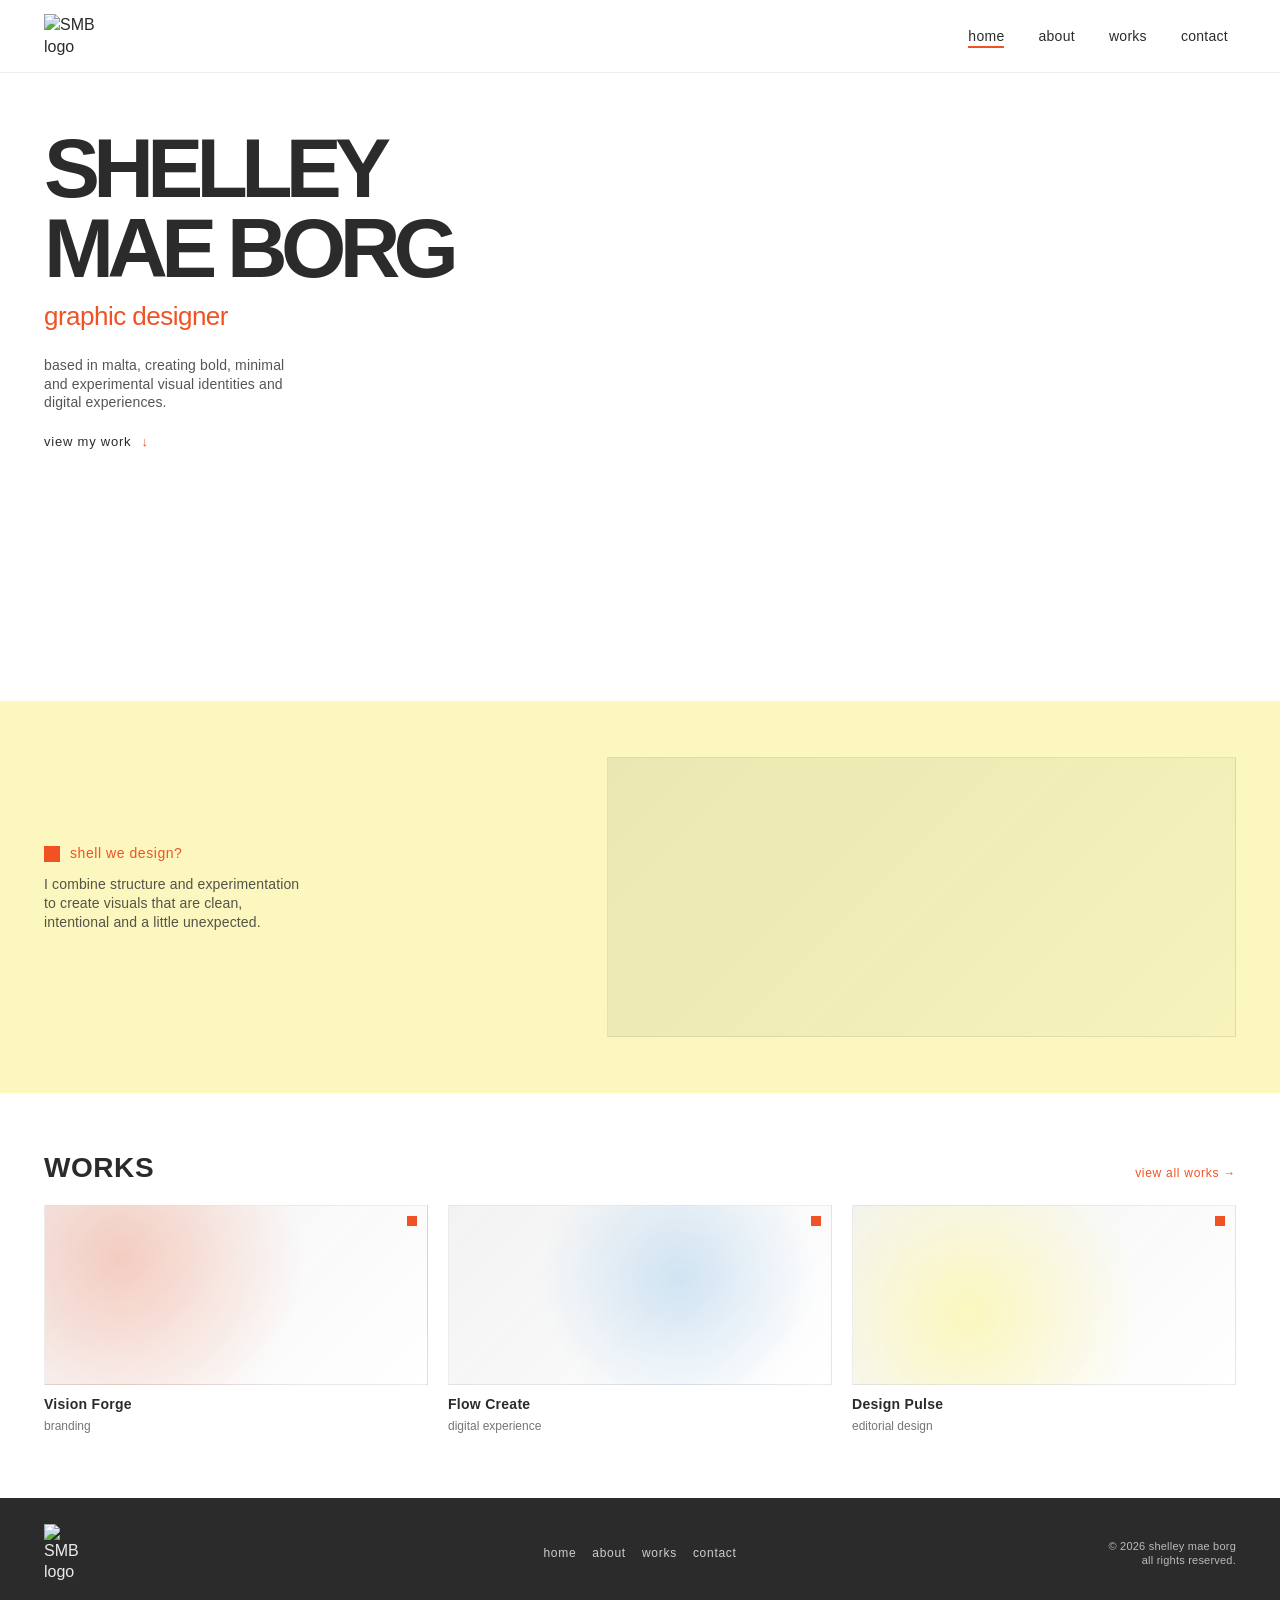
==== index.html @ 98bbfefd "upload" ====
<!DOCTYPE html>
<html lang="en">
  <head>
    <meta charset="UTF-8" />
    <meta name="viewport" content="width=device-width, initial-scale=1.0" />
    <title>Shelley Mae Borg</title>
    <link rel="icon" type="image/x-icon" href="/images/logo.png" />
    <link rel="stylesheet" href="./style.css" />
  </head>
  <body>
    <a class="skipLink" href="#home">Skip to content</a>

    <header class="siteHeader">
      <div class="container headerInner">
        <a class="brand" href="#home" data-scroll>
          <img class="brandMark" src="./images/logo.png" alt="SMB logo" />
        </a>

        <button
          class="navToggle"
          type="button"
          aria-expanded="false"
          aria-controls="primaryNav"
          aria-label="Open menu"
        >
          <span class="navToggleLines" aria-hidden="true">
            <span class="navToggleLine"></span>
            <span class="navToggleLine"></span>
            <span class="navToggleLine"></span>
          </span>
        </button>

        <div
          class="navBackdrop"
          data-nav-backdrop
          aria-hidden="true"
        ></div>

        <nav class="nav" id="primaryNav" aria-label="Primary">
          <a class="navLink" href="#home" data-scroll>home</a>
          <a class="navLink" href="#about" data-scroll>about</a>
          <a class="navLink" href="#works" data-scroll>works</a>
          <a class="navLink" href="./contact.html">contact</a>
        </nav>
      </div>
    </header>

    <main>
      <section id="home" class="hero section">
        <div class="container heroGrid">
          <div class="heroCopy">
            <h1 class="display">
              SHELLEY<br />
              MAE BORG
            </h1>
            <p class="subtitle">graphic designer</p>

            <p class="bodyText">
              based in malta, creating bold, minimal and experimental visual identities and
              digital experiences.
            </p>

            <a class="ctaLink" href="#works" data-scroll>
              view my work <span aria-hidden="true">↓</span>
            </a>
          </div>

          <div class="heroArt" aria-hidden="true">
            <div class="pixelMotif">
              <!-- TODO: placeholder motif, NEEDS to be replaced with an actual image or SVG -->
              <img src="./images/logo.png" alt="" />
            </div>
            <div class="accentSquares accentSquaresBlue"></div>
          </div>
        </div>
      </section>

      <section id="about" class="about section">
        <div class="container aboutGrid">
          <div class="aboutCopy">
            <p class="eyebrow">
              <span class="eyebrowMark" aria-hidden="true"></span>
              shell we design?
            </p>
            <p class="bodyText">
              I combine structure and experimentation to create visuals that are clean,
              intentional and a little unexpected.
            </p>
          </div>

          <div class="aboutMedia">
            <div class="portraitPlaceholder" role="img" aria-label="Portrait placeholder"></div>
            <!-- <div class="pixelOverlay" aria-hidden="true">
              <img src="./images/logo.png" alt="" />
            </div> -->
          </div>
        </div>
      </section>

      <section id="works" class="works section">
        <div class="container">
          <div class="sectionHeader">
            <h2 class="sectionTitle">WORKS</h2>
            <a class="textLink" href="./worksDone.html">view all works →</a>
          </div>

          <div class="worksGrid" aria-label="Work projects">
            <article class="workCard" tabindex="0">
              <div class="workThumb thumbA" role="img" aria-label="Project thumbnail placeholder"></div>
              <h3 class="workTitle">Vision Forge</h3>
              <p class="workMeta">branding</p>
            </article>

            <article class="workCard" tabindex="0">
              <div class="workThumb thumbB" role="img" aria-label="Project thumbnail placeholder"></div>
              <h3 class="workTitle">Flow Create</h3>
              <p class="workMeta">digital experience</p>
            </article>

            <article class="workCard" tabindex="0">
              <div class="workThumb thumbC" role="img" aria-label="Project thumbnail placeholder"></div>
              <h3 class="workTitle">Design Pulse</h3>
              <p class="workMeta">editorial design</p>
            </article>
          </div>
        </div>
      </section>
    </main>

    <footer class="siteFooter">
      <div class="container footerInner">
        <div class="footerLeft">
          <img class="footerMark" src="./images/logo.png" alt="SMB logo" />
        </div>

        <nav class="footerNav" aria-label="Footer">
          <a class="footerLink" href="#home" data-scroll>home</a>
          <a class="footerLink" href="#about" data-scroll>about</a>
          <a class="footerLink" href="#works" data-scroll>works</a>
          <a class="footerLink" href="./contact.html">contact</a>
        </nav>

        <div class="footerRight">
          <div class="footerLegal">© 2026 shelley mae borg</div>
          <div class="footerLegal">all rights reserved.</div>
        </div>
      </div>
    </footer>

    <script src="./functions.js"></script>
  </body>
</html>
---- style.css ----
/* Base */
:root {
  --blue: #84bbe6;
  --cream: #fbf7be;
  --orange: #f05223;
  --ink: #2b2b2b;
  --white: #ffffff;

  --container: 1240px;
  --gutter: 24px;

  --tracking-tight: -0.08em; /* ~ -80 tracking */
}

*,
*::before,
*::after {
  box-sizing: border-box;
}

html {
  scroll-behavior: smooth;
}

@media (prefers-reduced-motion: reduce) {
  html {
    scroll-behavior: auto;
  }
}

body {
  margin: 0;
  color: var(--ink);
  background: var(--white);
  font-family: "Helvetica Neue", Helvetica, Arial, sans-serif;
  line-height: 1.35;
  -webkit-font-smoothing: antialiased;
  -moz-osx-font-smoothing: grayscale;
  --spot-x: -1000px;
  --spot-y: -1000px;
}

img {
  display: block;
  max-width: 100%;
  height: auto;
}

a {
  color: inherit;
  text-decoration: none;
}

.container {
  max-width: var(--container);
  margin: 0 auto;
  padding: 0 var(--gutter);
}

.section {
  padding: 64px 0;
}

.skipLink {
  position: absolute;
  left: 12px;
  top: 12px;
  transform: translateY(-200%);
  padding: 10px 12px;
  background: var(--white);
  border: 1px solid rgba(43, 43, 43, 0.2);
  font-size: 14px;
  z-index: 1000;
}

.skipLink:focus {
  transform: translateY(0);
  outline: 2px solid var(--orange);
  outline-offset: 2px;
}

/* Header / Nav */
.siteHeader {
  position: sticky;
  top: 0;
  z-index: 50;
  background: rgba(255, 255, 255, 0.9);
  backdrop-filter: blur(10px);
  border-bottom: 1px solid rgba(43, 43, 43, 0.08);
}

.headerInner {
  height: 72px;
  display: flex;
  align-items: center;
  justify-content: space-between;
  gap: 16px;
}

.brandMark {
  width: 56px;
  height: auto;
}

.nav {
  display: flex;
  align-items: center;
  gap: 18px;
  font-size: 14px;
  letter-spacing: 0.02em;
  text-transform: lowercase;
}

.navLink {
  padding: 8px 8px;
  border-radius: 0;
  position: relative;
}

.navLink::after {
  content: "";
  position: absolute;
  left: 8px;
  right: 8px;
  bottom: 5px;
  height: 2px;
  background: var(--orange);
  transform: scaleX(0);
  transform-origin: left;
  transition: transform 140ms ease;
}

.navLink:hover::after,
.navLink[aria-current="page"]::after {
  transform: scaleX(1);
}

.navLinkContact {
  opacity: 0.45;
  cursor: not-allowed;
}

/* Mobile burger Menu */
.navToggle {
  display: none;
  align-items: center;
  justify-content: center;
  width: 44px;
  height: 44px;
  padding: 0;
  margin: 0;
  margin-left: auto;
  flex-shrink: 0;
  border: 1px solid rgba(43, 43, 43, 0.12);
  border-radius: 0;
  background: rgba(255, 255, 255, 0.92);
  color: var(--ink);
  cursor: pointer;
  position: relative;
  z-index: 160;
  transition: border-color 0.2s ease, background-color 0.2s ease;
}

.navToggle:hover {
  border-color: rgba(240, 82, 35, 0.45);
  background: rgba(255, 255, 255, 1);
}

.navToggle:focus-visible {
  outline: 2px solid var(--orange);
  outline-offset: 3px;
}

.navToggleLines {
  width: 22px;
  height: 16px;
  position: relative;
  display: block;
  pointer-events: none;
}

.navToggleLine {
  position: absolute;
  left: 0;
  right: 0;
  height: 2px;
  background: var(--ink);
  border-radius: 1px;
  transition:
    transform 0.55s cubic-bezier(0.22, 1, 0.36, 1),
    opacity 0.25s ease,
    top 0.35s cubic-bezier(0.22, 1, 0.36, 1);
}

.navToggleLine:nth-child(1) {
  top: 0;
}

.navToggleLine:nth-child(2) {
  top: 7px;
}

.navToggleLine:nth-child(3) {
  top: 14px;
}

body.isNavOpen .navToggleLine:nth-child(1) {
  top: 7px;
  transform: rotate(45deg);
}

body.isNavOpen .navToggleLine:nth-child(2) {
  opacity: 0;
  transform: scaleX(0);
}

body.isNavOpen .navToggleLine:nth-child(3) {
  top: 7px;
  transform: rotate(-45deg);
}

.navBackdrop {
  display: none;
}

/* Typography */
.kicker {
  margin: 0 0 12px;
  font-size: 12px;
  letter-spacing: 0.08em;
  text-transform: uppercase;
}

.display {
  margin: 0;
  font-size: 84px;
  line-height: 0.95;
  letter-spacing: var(--tracking-tight);
}

.subtitle {
  margin: 10px 0 22px;
  font-size: 26px;
  color: var(--orange);
  letter-spacing: -0.02em;
}

.bodyText {
  margin: 0 0 18px;
  max-width: 34ch;
  font-size: 14px;
  letter-spacing: 0.01em;
  color: rgba(43, 43, 43, 0.8);
}

.ctaLink {
  display: inline-flex;
  align-items: center;
  gap: 10px;
  font-size: 13px;
  letter-spacing: 0.06em;
  text-transform: lowercase;
}

.ctaLink span {
  color: var(--orange);
}

.textLink {
  display: inline-flex;
  align-items: center;
  gap: 10px;
  font-size: 12px;
  letter-spacing: 0.06em;
  color: var(--orange);
  text-transform: lowercase;
}

/* Hero */
.hero {
  padding-top: 44px;
}

.heroGrid {
  display: grid;
  grid-template-columns: 1.1fr 0.9fr;
  gap: 48px;
  align-items: start;
}

.heroCopy {
  padding-top: 12px;
}

.heroArt {
  position: relative;
  min-height: 520px;
}

.pixelMotif {
  position: absolute;
  right: 0;
  top: 90px;
  width: 420px;
  opacity: 1;
}

.pixelMotif img {
  width: 100%;
  height: auto;
}

.accentSquares {
  position: absolute;
  right: 40px;
  top: 240px;
  width: 120px;
  height: 120px;
  image-rendering: pixelated;
}

/* About band */
.about {
  background: var(--cream);
  padding: 56px 0;
}

.aboutGrid {
  display: grid;
  grid-template-columns: 0.9fr 1.1fr;
  gap: 48px;
  align-items: center;
}

.eyebrow {
  margin: 0 0 12px;
  font-size: 14px;
  letter-spacing: 0.04em;
  color: var(--orange);
  text-transform: lowercase;
  display: flex;
  align-items: center;
  gap: 10px;
}

.eyebrowMark {
  width: 16px;
  height: 16px;
  background: var(--orange);
  display: inline-block;
}

.aboutMedia {
  position: relative;
  min-height: 280px;
}

.portraitPlaceholder {
  width: 100%;
  height: 280px;
  background: linear-gradient(135deg, rgba(43, 43, 43, 0.08), rgba(43, 43, 43, 0.02));
  border: 1px solid rgba(43, 43, 43, 0.08);
}

.pixelOverlay {
  position: absolute;
  right: -10px;
  bottom: -36px;
  width: 220px;
  transform: rotate(0deg);
}

.pixelOverlay img {
  width: 100%;
}

/* Works */
.works {
  padding-top: 56px;
}

.sectionHeader {
  display: flex;
  align-items: baseline;
  justify-content: space-between;
  gap: 24px;
  margin-bottom: 18px;
}

.sectionTitle {
  margin: 0;
  font-size: 28px;
  letter-spacing: 0.02em;
}

.worksGrid {
  display: grid;
  grid-template-columns: repeat(3, 1fr);
  gap: 20px;
}

.workCard {
  padding: 0;
  position: relative;
  outline: none;
  cursor: pointer;
}

.workCard:focus-visible {
  outline: 2px solid var(--orange);
  outline-offset: 6px;
}

.workThumb {
  height: 180px;
  border: 1px solid rgba(43, 43, 43, 0.08);
  background: linear-gradient(135deg, rgba(43, 43, 43, 0.06), rgba(43, 43, 43, 0));
  margin-bottom: 10px;
  position: relative;
  overflow: hidden;
}

.workThumb::after {
  content: "";
  position: absolute;
  right: 10px;
  top: 10px;
  width: 10px;
  height: 10px;
  background: var(--orange);
}

.thumbA {
  background: radial-gradient(circle at 20% 30%, rgba(240, 82, 35, 0.25), transparent 55%),
    linear-gradient(135deg, rgba(43, 43, 43, 0.06), rgba(43, 43, 43, 0));
}
.thumbB {
  background: radial-gradient(circle at 60% 40%, rgba(132, 187, 230, 0.35), transparent 55%),
    linear-gradient(135deg, rgba(43, 43, 43, 0.06), rgba(43, 43, 43, 0));
}
.thumbC {
  background: radial-gradient(circle at 30% 60%, rgba(251, 247, 190, 1), rgba(251, 247, 190, 0) 60%),
    linear-gradient(135deg, rgba(43, 43, 43, 0.06), rgba(43, 43, 43, 0));
}
.thumbD {
  background: radial-gradient(circle at 80% 40%, rgba(240, 82, 35, 0.18), transparent 55%),
    linear-gradient(135deg, rgba(43, 43, 43, 0.06), rgba(43, 43, 43, 0));
}
.thumbE {
  background: radial-gradient(circle at 40% 30%, rgba(132, 187, 230, 0.25), transparent 55%),
    linear-gradient(135deg, rgba(43, 43, 43, 0.06), rgba(43, 43, 43, 0));
}
.thumbF {
  background: radial-gradient(circle at 50% 60%, rgba(240, 82, 35, 0.22), transparent 55%),
    linear-gradient(135deg, rgba(43, 43, 43, 0.06), rgba(43, 43, 43, 0));
}

.workTitle {
  margin: 0;
  font-size: 14px;
  letter-spacing: 0.02em;
}

.workMeta {
  margin: 4px 0 0;
  font-size: 12px;
  color: rgba(43, 43, 43, 0.65);
}

/* Works spotlight interaction (dim page + halo) */
body::before {
  content: "";
  position: fixed;
  inset: 0;
  pointer-events: none;
  z-index: 60;
  opacity: 0;
  transition: opacity 520ms ease;
  background:
    radial-gradient(
      230px circle at var(--spot-x) var(--spot-y),
      rgba(0, 0, 0, 0) 0%,
      rgba(0, 0, 0, 0) 45%,
      rgba(0, 0, 0, 0.72) 75%,
      rgba(0, 0, 0, 0.72) 100%
    ),
    radial-gradient(
      420px circle at var(--spot-x) var(--spot-y),
      rgba(251, 247, 190, 0.12) 0%,
      rgba(251, 247, 190, 0) 60%
    ),
    rgba(0, 0, 0, 0.62);
}

.spotlightOn::before {
  opacity: 1;
}

@media (prefers-reduced-motion: reduce) {
  body::before {
    transition: none;
  }
}

.spotlightOn .workCard.isSpotlit {
  z-index: 70;
}

.spotlightOn .workCard.isSpotlit::before {
  content: "";
  position: absolute;
  inset: -18px;
  pointer-events: none;
  z-index: -1;
  background: radial-gradient(circle at 50% 40%, rgba(251, 247, 190, 0.55), rgba(251, 247, 190, 0) 65%);
  filter: blur(8px);
  opacity: 1;
  transition: opacity 220ms ease, transform 220ms ease;
  transform: translateZ(0) scale(1);
}

.spotlightOn .workCard.isSpotlit .workThumb {
  border-color: rgba(255, 255, 255, 0.28);
}

.spotlightOn .workCard:not(.isSpotlit) {
  opacity: 0.9;
  transition: opacity 220ms ease;
}

.spotlightOn .workCard.isSpotlit {
  transform: translateY(-2px);
  transition: transform 220ms ease;
}

/* Quote band */
.quoteBand {
  background: var(--orange);
  color: var(--white);
  padding: 54px 0;
}

.quoteInner {
  display: grid;
  grid-template-columns: 1fr auto;
  grid-template-rows: auto auto;
  column-gap: 40px;
  row-gap: 16px;
  align-items: end;
}

.quote {
  margin: 0;
  font-size: 18px;
  max-width: 60ch;
  letter-spacing: 0.01em;
}

.quoteByline {
  grid-column: 1 / 2;
  font-size: 12px;
  opacity: 0.9;
}

.quoteLink {
  grid-column: 2 / 3;
  grid-row: 1 / 3;
  align-self: end;
  font-size: 12px;
  letter-spacing: 0.06em;
  text-transform: lowercase;
  opacity: 0.95;
}

/* CTA */
.ctaGrid {
  display: grid;
  grid-template-columns: 1.2fr 0.8fr auto;
  gap: 28px;
  align-items: end;
}

.displaySmall {
  margin: 0;
  font-size: 58px;
  line-height: 0.95;
  letter-spacing: var(--tracking-tight);
}

.ctaDetails {
  display: grid;
  gap: 12px;
  font-size: 12px;
}

.ctaRow {
  display: grid;
  grid-template-columns: 90px 1fr;
  gap: 14px;
  align-items: baseline;
}

.ctaLabel {
  color: rgba(43, 43, 43, 0.65);
}

.ctaValue {
  color: var(--orange);
  letter-spacing: 0.02em;
}

.ctaMotif {
  justify-self: end;
}

.pixelMotifSmall {
  position: static;
  width: 180px;
  opacity: 1;
}

/* Footer */
.siteFooter {
  background: var(--ink);
  color: rgba(255, 255, 255, 0.9);
  padding: 26px 0;
}

.footerInner {
  display: grid;
  grid-template-columns: 1fr auto 1fr;
  gap: 28px;
  align-items: center;
}

.footerLeft {
  display: flex;
  align-items: center;
  gap: 12px;
}

.footerMark {
  width: 44px;
}

.footerTagline {
  font-size: 12px;
  letter-spacing: 0.04em;
  text-transform: lowercase;
  opacity: 0.85;
}

.footerNav {
  display: flex;
  gap: 16px;
  font-size: 12px;
  letter-spacing: 0.06em;
  text-transform: lowercase;
}

.footerLink {
  opacity: 0.85;
}

.footerLink:hover {
  opacity: 1;
  color: var(--orange);
}

.footerLink.isDisabled {
  opacity: 0.35;
}

.footerRight {
  justify-self: end;
  text-align: right;
  font-size: 11px;
  opacity: 0.75;
  letter-spacing: 0.02em;
}

/* Desktop-first guardrails */
@media (max-width: 1100px) {
  .display {
    font-size: 72px;
  }

  /* Tablet/Laptop: keep nav comfortable */
  .nav {
    gap: 14px;
  }

  .heroGrid {
    grid-template-columns: 1fr 1fr;
  }

  .worksGrid {
    grid-template-columns: repeat(2, 1fr);
  }

  .ctaGrid {
    grid-template-columns: 1fr 1fr;
  }

  .ctaMotif {
    display: none;
  }
}

/* Tablet guardrails */
@media (max-width: 768px) {
  /* Tablet: reduce vertical*/
  .section {
    padding: 52px 0;
  }

  body.isNavOpen {
    overflow: hidden;
    touch-action: none;
  }

  body.isNavOpen .siteHeader {
    z-index: 200;
  }

  .siteHeader .headerInner {
    position: relative;
    flex-wrap: nowrap;
    align-items: center;
    justify-content: space-between;
    min-height: 56px;
    height: auto;
    padding: 10px 0;
  }

  .brandMark {
    width: 48px;
  }

  /* Burger + slide-over nav */
  .navToggle {
    display: inline-flex;
  }

  .navBackdrop {
    display: block;
    position: fixed;
    inset: 0;
    z-index: 140;
    background: radial-gradient(circle at 80% 20%, rgba(251, 247, 190, 0.08), transparent 45%),
      rgba(0, 0, 0, 0.52);
    opacity: 0;
    visibility: hidden;
    pointer-events: none;
    transition:
      opacity 0.42s cubic-bezier(0.22, 1, 0.36, 1),
      visibility 0.42s;
  }

  body.isNavOpen .navBackdrop {
    opacity: 1;
    visibility: visible;
    pointer-events: auto;
  }

  .nav {
    position: fixed;
    top: 0;
    right: 0;
    left: auto;
    width: min(300px, 86vw);
    height: 100dvh;
    max-height: 100dvh;
    margin: 0;
    padding: calc(72px + 20px) 28px 32px;
    flex-direction: column;
    align-items: flex-start;
    justify-content: flex-start;
    gap: 4px;
    font-size: 18px;
    letter-spacing: 0.04em;
    line-height: 1.25;
    background: var(--cream);
    border-left: 1px solid rgba(43, 43, 43, 0.1);
    box-shadow: -16px 0 48px rgba(0, 0, 0, 0.18);
    z-index: 150;
    transform: translateX(104%);
    transition: transform 0.45s cubic-bezier(0.22, 1, 0.36, 1);
    will-change: transform;
    overflow-y: auto;
    overscroll-behavior: contain;
    visibility: hidden;
    pointer-events: none;
  }

  body.isNavOpen .siteHeader .nav {
    transform: translateX(0);
    visibility: visible;
    pointer-events: auto;
  }

  .siteHeader .nav .navLink {
    padding: 14px 4px;
    width: 100%;
    opacity: 0;
    transform: translateX(12px);
    transition:
      opacity 0.35s ease,
      transform 0.45s cubic-bezier(0.22, 1, 0.36, 1);
    transition-delay: 0s;
  }

  body.isNavOpen .siteHeader .nav .navLink {
    opacity: 1;
    transform: translateX(0);
  }

  body.isNavOpen .siteHeader .nav .navLink:nth-child(1) {
    transition-delay: 0.07s;
  }

  body.isNavOpen .siteHeader .nav .navLink:nth-child(2) {
    transition-delay: 0.12s;
  }

  body.isNavOpen .siteHeader .nav .navLink:nth-child(3) {
    transition-delay: 0.17s;
  }

  body.isNavOpen .siteHeader .nav .navLink:nth-child(4) {
    transition-delay: 0.22s;
  }

  body.isNavOpen .siteHeader .nav .navLink:nth-child(5) {
    transition-delay: 0.26s;
  }

  body.isNavOpen .siteHeader .nav .navLink:nth-child(6) {
    transition-delay: 0.3s;
  }

  .siteHeader .nav .navLink::after {
    bottom: 10px;
    left: 4px;
    right: auto;
    width: 0;
    height: 2px;
    transform: none;
    transition: width 0.28s cubic-bezier(0.22, 1, 0.36, 1);
    transform-origin: left;
  }

  .siteHeader .nav .navLink:hover::after,
  .siteHeader .nav .navLink[aria-current="page"]::after {
    width: 2.25rem;
    transform: none;
    transform-origin: left;
  }

  body.isNavOpen .siteHeader .nav .navLink:hover::after,
  body.isNavOpen .siteHeader .nav .navLink[aria-current="page"]::after {
    width: 2.25rem;
  }

  body.isNavOpen .siteHeader .nav .navLink:focus-visible::after {
    width: 2.25rem;
  }

  @media (prefers-reduced-motion: reduce) {
    .navToggleLine,
    .navBackdrop,
    .siteHeader .nav,
    .siteHeader .nav .navLink {
      transition: none !important;
    }

    body.isNavOpen .siteHeader .nav .navLink {
      transition-delay: 0s !important;
      opacity: 1;
      transform: none;
    }

    .siteHeader .nav .navLink {
      opacity: 1;
      transform: none;
    }
  }

  .display {
    font-size: 48px;
  }

  .subtitle {
    font-size: 20px;
  }

  /* Tablet: stack the main homepage grids */
  .heroGrid {
    grid-template-columns: 1fr;
    gap: 28px;
  }

  .heroArt {
    min-height: 260px;
    order: 2;
  }

  .pixelMotif {
    width: 320px;
    top: 20px;
  }

  .accentSquares {
    width: 92px;
    height: 92px;
    right: 20px;
    top: 140px;
  }

  .aboutGrid {
    grid-template-columns: 1fr;
    gap: 22px;
  }

  .portraitPlaceholder {
    height: 240px;
  }

  .pixelOverlay {
    right: -6px;
    bottom: -26px;
    width: 180px;
  }

  .worksGrid {
    grid-template-columns: repeat(2, 1fr);
  }

  /* Tablet: quote band stacks neatly */
  .quoteInner {
    grid-template-columns: 1fr;
    grid-template-rows: auto auto auto;
  }

  .quoteLink {
    grid-column: 1 / 2;
    grid-row: auto;
    justify-self: start;
  }

  /* Tablet: CTA stacks */
  .ctaGrid {
    grid-template-columns: 1fr;
    gap: 18px;
  }

  .displaySmall {
    font-size: 44px;
  }

  /* Tablet: footer stacks */
  .footerInner {
    grid-template-columns: 1fr;
    gap: 16px;
    text-align: left;
  }

  .footerRight {
    justify-self: start;
    text-align: left;
  }
}

/* Mobile guardrails */

@media (max-width: 480px) {
  /* Mobile: tighter gutters */
  :root {
    --gutter: 16px;
  }

  .section {
    padding: 44px 0;
  }

  .display {
    font-size: 36px;
  }

  .subtitle {
    font-size: 18px;
  }

  /* Mobile: keep the hero artwork subtle */
  .heroArt {
    min-height: 200px;
  }

  .pixelMotif {
    width: 260px;
    right: -10px;
  }

  .accentSquares {
    display: none;
  }

  /* Mobile: single column works */
  .worksGrid {
    grid-template-columns: 1fr;
    gap: 16px;
  }

  .workThumb {
    height: 160px;
  }

  /* Mobile: CTA typography */
  .displaySmall {
    font-size: 34px;
  }

  /* Mobile: contact page form row stacks */
  .formRow {
    grid-template-columns: 1fr;
  }

  .btnPrimary {
    width: 100%;
    justify-content: center;
  }
}

/* Contact page */
.contactHero {
  padding-top: 44px;
}

.contactGrid {
  display: grid;
  grid-template-columns: 1.05fr 0.95fr;
  gap: 44px;
  align-items: start;
}

.contactTitle {
  margin-top: 8px;
}

.contactIntro {
  max-width: 44ch;
}

.contactDetails {
  margin-top: 22px;
  display: grid;
  gap: 12px;
  font-size: 12px;
}

.contactDetail {
  display: grid;
  grid-template-columns: 80px 1fr;
  gap: 14px;
  align-items: baseline;
}

.contactLabel {
  color: rgba(43, 43, 43, 0.6);
  text-transform: lowercase;
  letter-spacing: 0.04em;
}

.contactValue {
  color: var(--orange);
  letter-spacing: 0.02em;
}

.contactPanel {
  background: var(--cream);
  border: 1px solid rgba(43, 43, 43, 0.08);
  padding: 22px;
}

.contactPanelHeader {
  margin-bottom: 10px;
}

.contactHint {
  margin-top: 8px;
  max-width: none;
}

.contactForm {
  display: grid;
  gap: 14px;
}

.field {
  display: grid;
  gap: 6px;
}

.fieldLabel {
  font-size: 12px;
  letter-spacing: 0.06em;
  text-transform: lowercase;
  color: rgba(43, 43, 43, 0.7);
}

.fieldInput,
.fieldTextarea {
  width: 100%;
  padding: 12px 12px;
  border: 1px solid rgba(43, 43, 43, 0.16);
  background: rgba(255, 255, 255, 0.75);
  color: var(--ink);
  font: inherit;
  font-size: 14px;
  letter-spacing: 0.01em;
  outline: none;
}

.fieldTextarea {
  resize: vertical;
  min-height: 140px;
}

.fieldInput:focus,
.fieldTextarea:focus {
  border-color: rgba(240, 82, 35, 0.55);
  box-shadow: 0 0 0 3px rgba(240, 82, 35, 0.15);
}

.fieldInput[aria-invalid="true"],
.fieldTextarea[aria-invalid="true"] {
  border-color: rgba(240, 82, 35, 0.9);
  box-shadow: 0 0 0 3px rgba(240, 82, 35, 0.2);
}

.formRow {
  display: grid;
  grid-template-columns: auto 1fr;
  gap: 14px;
  align-items: center;
  margin-top: 4px;
}

.formStatus {
  font-size: 12px;
  letter-spacing: 0.02em;
  color: rgba(43, 43, 43, 0.75);
}

.btnPrimary,
.btnSecondary {
  appearance: none;
  border: 0;
  font: inherit;
  cursor: pointer;
  letter-spacing: 0.06em;
  text-transform: lowercase;
  padding: 12px 14px;
  display: inline-flex;
  align-items: center;
  gap: 10px;
  user-select: none;
}

.btnPrimary {
  background: var(--ink);
  color: var(--white);
}

.btnPrimary:hover {
  background: rgba(43, 43, 43, 0.92);
}

.btnPrimary:disabled {
  opacity: 0.65;
  cursor: not-allowed;
}

.btnSecondary {
  background: transparent;
  color: var(--ink);
  border: 1px solid rgba(43, 43, 43, 0.18);
}

.btnSecondary:hover {
  border-color: rgba(240, 82, 35, 0.55);
  color: var(--orange);
}

.btnSpinner {
  width: 14px;
  height: 14px;
  border-radius: 999px;
  border: 2px solid rgba(255, 255, 255, 0.35);
  border-top-color: rgba(255, 255, 255, 1);
  display: none;
  animation: spin 900ms linear infinite;
}

.isSending .btnSpinner {
  display: inline-block;
}

@keyframes spin {
  to {
    transform: rotate(360deg);
  }
}

/* Modal */
.modal {
  position: fixed;
  inset: 0;
  display: grid;
  place-items: center;
  z-index: 260;
  opacity: 0;
  pointer-events: none;
  transition: opacity 220ms ease;
}

.modal.isOpen {
  opacity: 1;
  pointer-events: auto;
}

.modalBackdrop {
  position: absolute;
  inset: 0;
  background: rgba(0, 0, 0, 0.7);
}

.modalDialog {
  position: relative;
  width: min(520px, calc(100% - 48px));
  background: var(--cream);
  border: 1px solid rgba(255, 255, 255, 0.22);
  padding: 22px;
  z-index: 1;
  box-shadow: 0 24px 80px rgba(0, 0, 0, 0.35);
}

.modalTitle {
  margin: 0;
  font-size: 20px;
  letter-spacing: 0.02em;
}

.modalDesc {
  margin: 10px 0 0;
  font-size: 14px;
  color: rgba(43, 43, 43, 0.8);
  max-width: 52ch;
}

.modalActions {
  margin-top: 18px;
  display: flex;
  justify-content: flex-end;
  gap: 10px;
}

/* Works done portfolio page */
.pageWorksDone .worksDoneHero {
  background: var(--cream);
  padding-top: 44px;
}

.worksDoneHeroInner {
  max-width: min(560px, 100%);
}

.worksDoneEyebrow {
  margin-bottom: 10px;
}

.worksDoneHeading {
  margin: 0 0 14px;
  font-size: clamp(32px, 4.6vw, 56px);
  line-height: 0.95;
  letter-spacing: var(--tracking-tight);
  text-transform: lowercase;
}

.pageWorksDone .worksDoneIntro {
  max-width: none;
  margin-bottom: 12px;
}

.pageWorksDone .worksDoneIntroSecondary {
  max-width: none;
  margin-bottom: 0;
  color: rgba(43, 43, 43, 0.72);
  font-size: 13px;
}

.worksDoneGridSection {
  padding-top: 8px;
}

.portfolioGrid {
  display: grid;
  grid-template-columns: repeat(3, 1fr);
  gap: 20px;
}

.portfolioCard {
  cursor: pointer;
  transition: transform 160ms ease;
}

@media (pointer: fine) {
  .portfolioCard:hover {
    transform: translateY(-2px);
  }

  .portfolioCard:hover .workThumb {
    border-color: rgba(43, 43, 43, 0.22);
  }
}

.portfolioCard:focus-visible {
  outline: 2px solid var(--orange);
  outline-offset: 6px;
}

/*
 * Work detail modal: dialog is position:fixed and centered with inset + margin:auto.
 * (Grid/flex centering on a full-screen fixed layer was bottom-aligning in mobile emulators / some UAs.)
 */
.workDetailModal.modal {
  display: block;
  overflow: hidden;
  overscroll-behavior: none;
  box-sizing: border-box;
}

.workDetailModal {
  z-index: 260;
}

#workDetailModal .workDetailModalDialog {
  --workModalPadY: clamp(28px, 6vmin, 48px);
  --workModalPadX: clamp(14px, 4vw, 24px);

  position: fixed;
  z-index: 261;
  left: 50%;
  top: 50%;
  transform: translate(-50%, -50%);
  width: min(760px, calc(100vw - var(--workModalPadX) * 2));
  max-width: min(
    760px,
    calc(100vw - env(safe-area-inset-left, 0px) - env(safe-area-inset-right, 0px) - var(--workModalPadX) * 2)
  );
  min-width: 0;
  max-height: min(92vh, 920px);
  max-height: min(
    calc(100svh - var(--workModalPadY) * 2),
    calc(100dvh - var(--workModalPadY) * 2),
    calc(100vh - var(--workModalPadY) * 2),
    920px
  );
  height: fit-content;
  padding: 0;
  margin: 0;
  display: flex;
  flex-direction: column;
  overflow: hidden;
  box-sizing: border-box;
}

#workDetailModal .modalBackdrop {
  position: absolute;
  inset: 0;
  z-index: 0;
}


.workDetailModalToolbar {
  flex: 0 0 auto;
  display: flex;
  justify-content: flex-end;
  padding: 14px 14px 10px;
  background: var(--cream);
}

.workDetailModalDialog .workDetailHero {
  flex: 0 0 auto;
  align-self: stretch;
  width: 100%;
  max-width: 100%;
  box-sizing: border-box;
  height: clamp(220px, 38vh, 440px);
  min-height: clamp(220px, 38vh, 440px);
  margin: 0;
  margin-bottom: 0;
}

.workDetailBody {
  flex: 1 1 auto;
  padding: 22px 22px 26px;
  min-width: 0;
  overflow-x: hidden;
  overflow-y: auto;
  -webkit-overflow-scrolling: touch;
}

.workDetailModalDialog .workDetailTitle,
.workDetailModalDialog .workDetailMeta,
.workDetailModalDialog .workDetailDesc {
  max-width: 100%;
}

.workDetailModalDialog .modalDesc.workDetailDesc {
  overflow-wrap: break-word;
  word-wrap: break-word;
}

.workDetailTitle {
  margin: 0;
  font-size: clamp(22px, 3.2vw, 28px);
  letter-spacing: 0.02em;
  line-height: 1.05;
}

.workDetailMeta {
  margin: 8px 0 0;
  font-size: 13px;
  letter-spacing: 0.04em;
  text-transform: lowercase;
  color: var(--orange);
}

.workDetailModalDialog .workDetailDesc {
  margin-top: 14px;
  max-width: 100%;
}

@media (max-width: 1100px) {
  .portfolioGrid {
    grid-template-columns: repeat(2, 1fr);
  }

  .contactGrid {
    grid-template-columns: 1fr;
  }
}

@media (max-width: 768px) {
  .pageWorksDone .worksDoneHero {
    padding-top: 38px;
  }

  .workDetailModalDialog .workDetailHero {
    height: clamp(200px, 34vh, 380px);
    min-height: clamp(200px, 34vh, 380px);
  }

  .workDetailModalToolbar {
    padding-inline: 12px;
    padding-bottom: 8px;
  }

  .workDetailBody {
    padding: 18px 18px 22px;
  }

  #workDetailModal .workDetailModalDialog {
    --workModalPadX: clamp(12px, 4vw, 22px);
    --workModalPadY: clamp(22px, 5vmin, 40px);
  }
}

@media (max-width: 480px) {
  .portfolioGrid {
    grid-template-columns: 1fr;
    gap: 16px;
  }

  #workDetailModal .workDetailModalDialog {
    --workModalPadX: 12px;
    --workModalPadY: 20px;
  }

  .workDetailModalDialog .workDetailHero {
    width: 100%;
    height: clamp(140px, 32vh, 320px);
    height: clamp(140px, 32svh, 320px);
    flex-shrink: 0;
    min-width: 0;
  }

  .workDetailModalToolbar {
    padding-top: 10px;
    padding-inline: 14px;
  }

  .workDetailBody {
    padding-left: 16px;
    padding-right: 16px;
  }
}
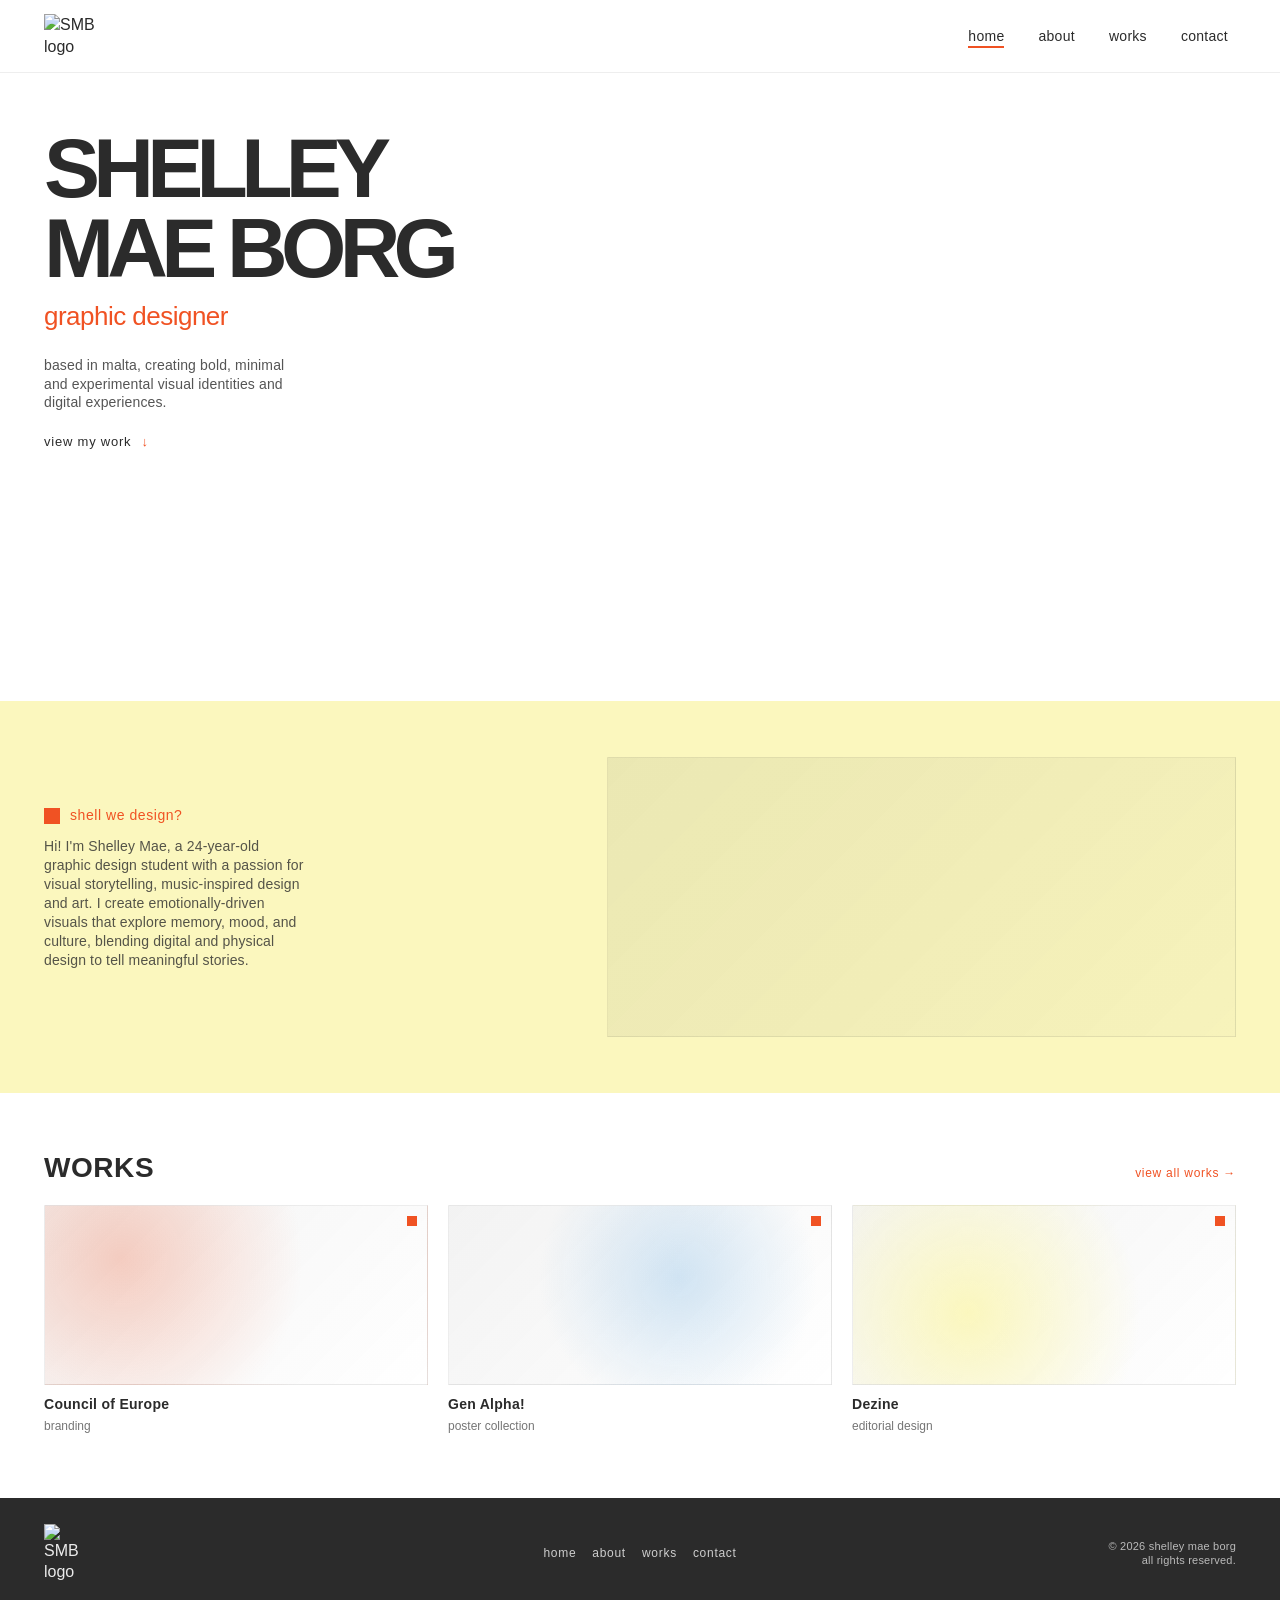
==== commit 67d48772: "Arranged-text" ====
--- a/index.html
+++ b/index.html
@@ -68,7 +68,6 @@
           <div class="heroArt" aria-hidden="true">
             <div class="pixelMotif">
               <!-- TODO: placeholder motif, NEEDS to be replaced with an actual image or SVG -->
-              <img src="./images/logo.png" alt="" />
             </div>
             <div class="accentSquares accentSquaresBlue"></div>
           </div>
@@ -83,8 +82,8 @@
               shell we design?
             </p>
             <p class="bodyText">
-              I combine structure and experimentation to create visuals that are clean,
-              intentional and a little unexpected.
+              Hi! I'm Shelley Mae, a 24-year-old graphic design student with a passion for visual storytelling, music-inspired design and art.
+              I create emotionally-driven visuals that explore memory, mood, and culture, blending digital and physical design to tell meaningful stories.
             </p>
           </div>
 
@@ -107,19 +106,19 @@
           <div class="worksGrid" aria-label="Work projects">
             <article class="workCard" tabindex="0">
               <div class="workThumb thumbA" role="img" aria-label="Project thumbnail placeholder"></div>
-              <h3 class="workTitle">Vision Forge</h3>
+              <h3 class="workTitle">Council of Europe</h3>
               <p class="workMeta">branding</p>
             </article>
 
             <article class="workCard" tabindex="0">
               <div class="workThumb thumbB" role="img" aria-label="Project thumbnail placeholder"></div>
-              <h3 class="workTitle">Flow Create</h3>
-              <p class="workMeta">digital experience</p>
+              <h3 class="workTitle">Gen Alpha!</h3>
+              <p class="workMeta">poster collection</p>
             </article>
 
             <article class="workCard" tabindex="0">
               <div class="workThumb thumbC" role="img" aria-label="Project thumbnail placeholder"></div>
-              <h3 class="workTitle">Design Pulse</h3>
+              <h3 class="workTitle">Dezine</h3>
               <p class="workMeta">editorial design</p>
             </article>
           </div>
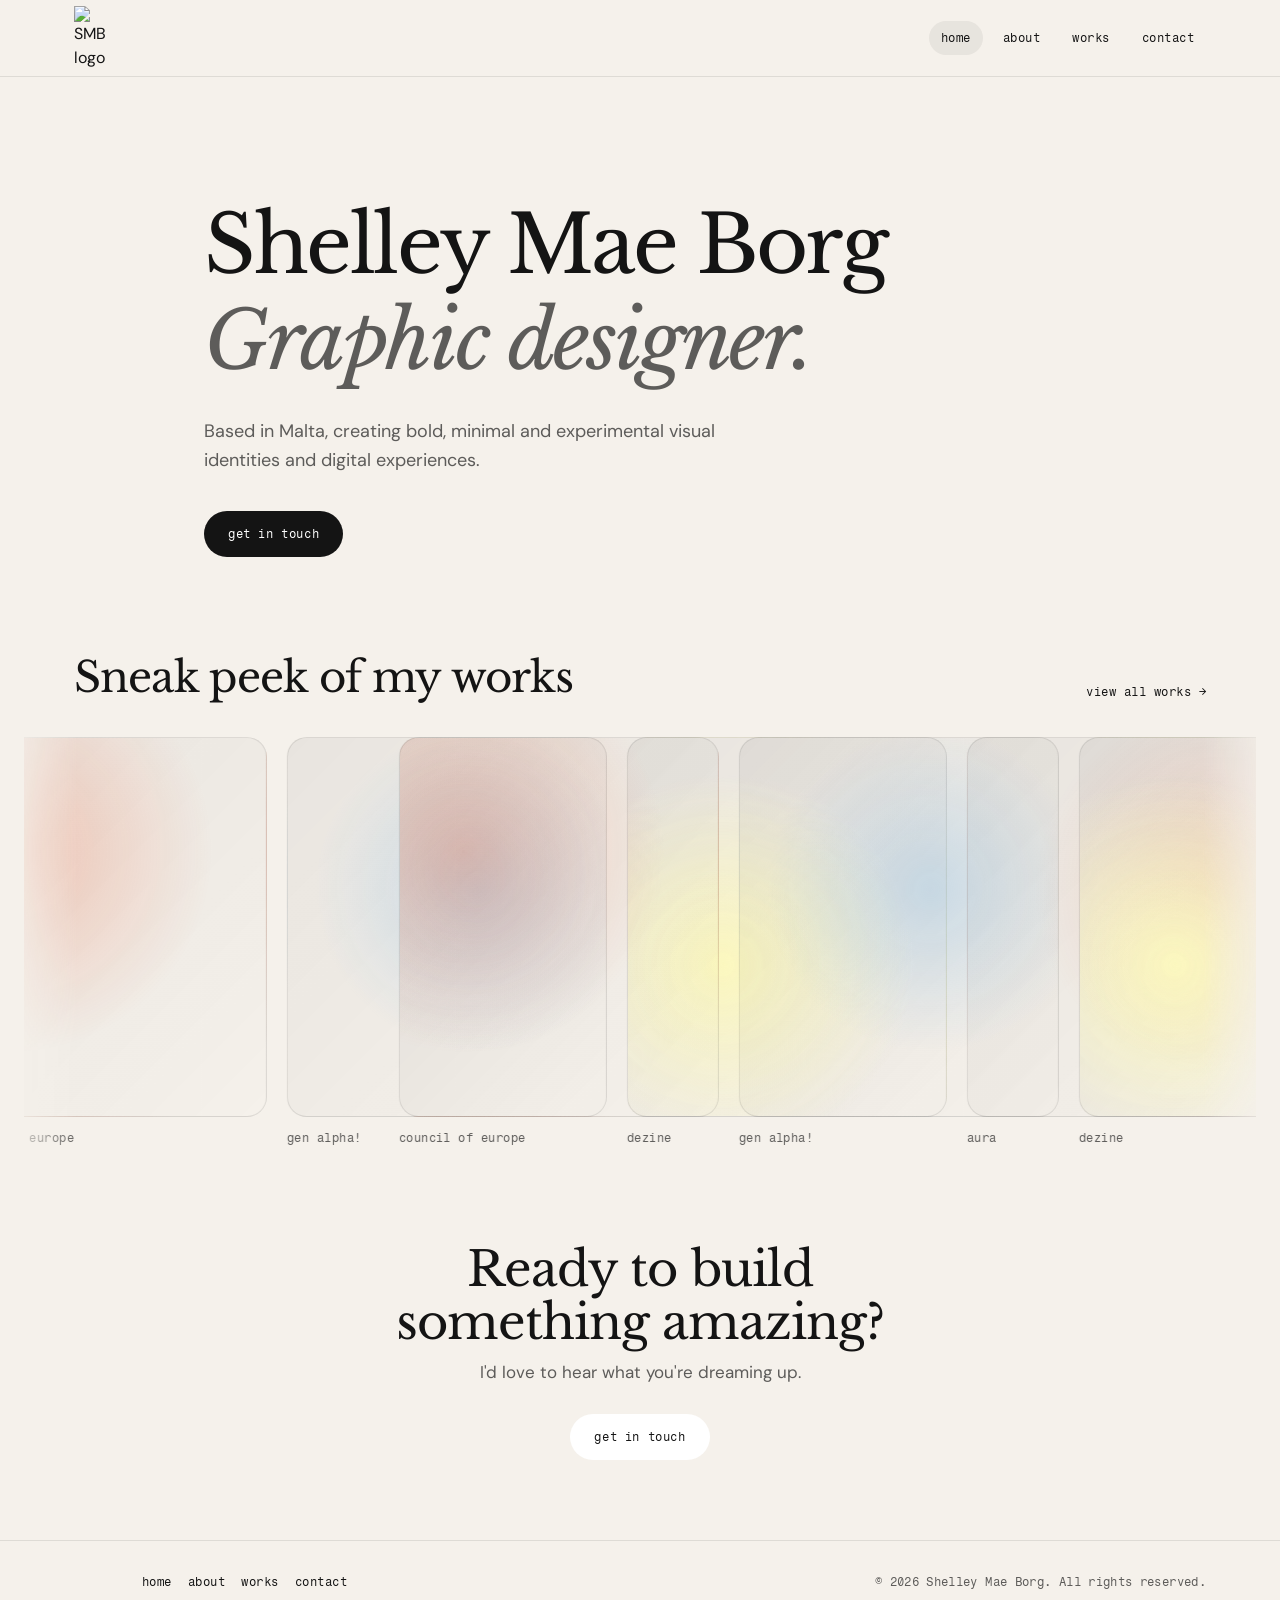
==== commit 629ae958: "Add About page and update navigation links - Created a new 'about.html' page with designer introduct" ====
--- a/index.html
+++ b/index.html
@@ -3,8 +3,14 @@
   <head>
     <meta charset="UTF-8" />
     <meta name="viewport" content="width=device-width, initial-scale=1.0" />
-    <title>Shelley Mae Borg</title>
+    <title>Shelley Mae Borg — Graphic Designer</title>
     <link rel="icon" type="image/x-icon" href="/images/logo.png" />
+    <link rel="preconnect" href="https://fonts.googleapis.com" />
+    <link rel="preconnect" href="https://fonts.gstatic.com" crossorigin />
+    <link
+      href="https://fonts.googleapis.com/css2?family=DM+Sans:ital,opsz,wght@0,9..40,400;0,9..40,500;0,9..40,700;1,9..40,400&family=Fragment+Mono:ital@0;1&family=Libre+Baskerville:ital,wght@0,400;0,700;1,400&display=swap"
+      rel="stylesheet"
+    />
     <link rel="stylesheet" href="./style.css" />
   </head>
   <body>
@@ -30,16 +36,12 @@
           </span>
         </button>
 
-        <div
-          class="navBackdrop"
-          data-nav-backdrop
-          aria-hidden="true"
-        ></div>
+        <div class="navBackdrop" data-nav-backdrop aria-hidden="true"></div>
 
         <nav class="nav" id="primaryNav" aria-label="Primary">
           <a class="navLink" href="#home" data-scroll>home</a>
-          <a class="navLink" href="#about" data-scroll>about</a>
-          <a class="navLink" href="#works" data-scroll>works</a>
+          <a class="navLink" href="./about.html">about</a>
+          <a class="navLink" href="./worksDone.html">works</a>
           <a class="navLink" href="./contact.html">contact</a>
         </nav>
       </div>
@@ -47,105 +49,106 @@
 
     <main>
       <section id="home" class="hero section">
-        <div class="container heroGrid">
+        <div class="container heroInner">
           <div class="heroCopy">
-            <h1 class="display">
-              SHELLEY<br />
-              MAE BORG
+            <h1 class="heroTitle">
+              <span class="heroTitleLine heroTitleName">Shelley Mae Borg</span>
+              <span class="heroTitleLine heroTitleAccent">Graphic designer.</span>
             </h1>
-            <p class="subtitle">graphic designer</p>
-
-            <p class="bodyText">
-              based in malta, creating bold, minimal and experimental visual identities and
+            <p class="heroLead">
+              Based in Malta, creating bold, minimal and experimental visual identities and
               digital experiences.
             </p>
-
-            <a class="ctaLink" href="#works" data-scroll>
-              view my work <span aria-hidden="true">↓</span>
-            </a>
-          </div>
-
-          <div class="heroArt" aria-hidden="true">
-            <div class="pixelMotif">
-              <!-- TODO: placeholder motif, NEEDS to be replaced with an actual image or SVG -->
-            </div>
-            <div class="accentSquares accentSquaresBlue"></div>
+            <a class="btnPrimary" href="./contact.html">Get in touch</a>
           </div>
         </div>
       </section>
 
-      <section id="about" class="about section">
-        <div class="container aboutGrid">
-          <div class="aboutCopy">
-            <p class="eyebrow">
-              <span class="eyebrowMark" aria-hidden="true"></span>
-              shell we design?
-            </p>
-            <p class="bodyText">
-              Hi! I'm Shelley Mae, a 24-year-old graphic design student with a passion for visual storytelling, music-inspired design and art.
-              I create emotionally-driven visuals that explore memory, mood, and culture, blending digital and physical design to tell meaningful stories.
-            </p>
+      <section id="works" class="galleryPeek section" aria-labelledby="galleryHeading">
+        <div class="container">
+          <div class="sectionIntro">
+            <h2 class="sectionTitle" id="galleryHeading">Sneak peek of my works</h2>
+            <a class="textLink" href="./worksDone.html">View all works →</a>
           </div>
-
-          <div class="aboutMedia">
-            <div class="portraitPlaceholder" role="img" aria-label="Portrait placeholder"></div>
-            <!-- <div class="pixelOverlay" aria-hidden="true">
-              <img src="./images/logo.png" alt="" />
-            </div> -->
+        </div>
+        <div class="galleryTrackWrap" data-gallery-marquee>
+          <div class="galleryMarquee">
+            <div class="galleryTrack galleryTrackAuto">
+              <div class="galleryTrackSet" role="list" aria-label="Project previews">
+              <article class="gallerySlide" role="listitem">
+                <div class="gallerySlideMedia thumbA" role="img" aria-label="Council of Europe preview"></div>
+                <p class="gallerySlideCaption">Council of Europe</p>
+              </article>
+              <article class="gallerySlide" role="listitem">
+                <div class="gallerySlideMedia thumbB" role="img" aria-label="Gen Alpha preview"></div>
+                <p class="gallerySlideCaption">Gen Alpha!</p>
+              </article>
+              <article class="gallerySlide" role="listitem">
+                <div class="gallerySlideMedia thumbC" role="img" aria-label="Dezine preview"></div>
+                <p class="gallerySlideCaption">Dezine</p>
+              </article>
+              <article class="gallerySlide" role="listitem">
+                <div class="gallerySlideMedia thumbD" role="img" aria-label="Aura preview"></div>
+                <p class="gallerySlideCaption">Aura</p>
+              </article>
+              <article class="gallerySlide" role="listitem">
+                <div class="gallerySlideMedia thumbE" role="img" aria-label="Eurovision preview"></div>
+                <p class="gallerySlideCaption">Eurovision</p>
+              </article>
+              </div>
+              <div class="galleryTrackSet" aria-hidden="true">
+              <article class="gallerySlide" role="listitem" tabindex="-1">
+                <div class="gallerySlideMedia thumbA" role="img" aria-label="Council of Europe preview"></div>
+                <p class="gallerySlideCaption">Council of Europe</p>
+              </article>
+              <article class="gallerySlide" role="listitem" tabindex="-1">
+                <div class="gallerySlideMedia thumbB" role="img" aria-label="Gen Alpha preview"></div>
+                <p class="gallerySlideCaption">Gen Alpha!</p>
+              </article>
+              <article class="gallerySlide" role="listitem" tabindex="-1">
+                <div class="gallerySlideMedia thumbC" role="img" aria-label="Dezine preview"></div>
+                <p class="gallerySlideCaption">Dezine</p>
+              </article>
+              <article class="gallerySlide" role="listitem" tabindex="-1">
+                <div class="gallerySlideMedia thumbD" role="img" aria-label="Aura preview"></div>
+                <p class="gallerySlideCaption">Aura</p>
+              </article>
+              <article class="gallerySlide" role="listitem" tabindex="-1">
+                <div class="gallerySlideMedia thumbE" role="img" aria-label="Eurovision preview"></div>
+                <p class="gallerySlideCaption">Eurovision</p>
+              </article>
+              </div>
+            </div>
           </div>
         </div>
       </section>
 
-      <section id="works" class="works section">
-        <div class="container">
-          <div class="sectionHeader">
-            <h2 class="sectionTitle">WORKS</h2>
-            <a class="textLink" href="./worksDone.html">view all works →</a>
-          </div>
-
-          <div class="worksGrid" aria-label="Work projects">
-            <article class="workCard" tabindex="0">
-              <div class="workThumb thumbA" role="img" aria-label="Project thumbnail placeholder"></div>
-              <h3 class="workTitle">Council of Europe</h3>
-              <p class="workMeta">branding</p>
-            </article>
-
-            <article class="workCard" tabindex="0">
-              <div class="workThumb thumbB" role="img" aria-label="Project thumbnail placeholder"></div>
-              <h3 class="workTitle">Gen Alpha!</h3>
-              <p class="workMeta">poster collection</p>
-            </article>
-
-            <article class="workCard" tabindex="0">
-              <div class="workThumb thumbC" role="img" aria-label="Project thumbnail placeholder"></div>
-              <h3 class="workTitle">Dezine</h3>
-              <p class="workMeta">editorial design</p>
-            </article>
-          </div>
+      <section id="contact-cta" class="contactCta section" aria-labelledby="ctaHeading">
+        <div class="container contactCtaInner">
+          <h2 class="contactCtaTitle" id="ctaHeading">Ready to build something amazing?</h2>
+          <p class="contactCtaLead">I'd love to hear what you're dreaming up.</p>
+          <a class="btnPrimary btnPrimaryLight" href="./contact.html">Get in touch</a>
         </div>
       </section>
     </main>
 
     <footer class="siteFooter">
       <div class="container footerInner">
-        <div class="footerLeft">
-          <img class="footerMark" src="./images/logo.png" alt="SMB logo" />
+        <div class="footerBrand">
+          <img class="footerMark" src="./images/logo.png" alt="" />
         </div>
 
         <nav class="footerNav" aria-label="Footer">
           <a class="footerLink" href="#home" data-scroll>home</a>
-          <a class="footerLink" href="#about" data-scroll>about</a>
-          <a class="footerLink" href="#works" data-scroll>works</a>
+          <a class="footerLink" href="./about.html">about</a>
+          <a class="footerLink" href="./worksDone.html">works</a>
           <a class="footerLink" href="./contact.html">contact</a>
         </nav>
 
-        <div class="footerRight">
-          <div class="footerLegal">© 2026 shelley mae borg</div>
-          <div class="footerLegal">all rights reserved.</div>
-        </div>
+        <p class="footerLegal">© 2026 Shelley Mae Borg. All rights reserved.</p>
       </div>
     </footer>
 
     <script src="./functions.js"></script>
   </body>
-</html>+</html>
--- a/style.css
+++ b/style.css
@@ -1,15 +1,26 @@
 /* Base */
 :root {
   --blue: #84bbe6;
-  --cream: #fbf7be;
+  --cream: #f5f1eb;
   --orange: #f05223;
-  --ink: #2b2b2b;
+  --ink: #141414;
+  --ink-muted: rgba(20, 20, 20, 0.68);
   --white: #ffffff;
-
-  --container: 1240px;
+  --surface: #ffffff;
+  --border: rgba(20, 20, 20, 0.1);
+  --radius-sm: 12px;
+  --radius-md: 20px;
+  --radius-lg: 28px;
+
+  --font-sans: "DM Sans", "Helvetica Neue", Helvetica, Arial, sans-serif;
+  --font-serif: "Libre Baskerville", Georgia, "Times New Roman", serif;
+  --font-mono: "Fragment Mono", ui-monospace, monospace;
+
+  --container: 1180px;
   --gutter: 24px;
-
-  --tracking-tight: -0.08em; /* ~ -80 tracking */
+  --section-pad: clamp(72px, 10vw, 120px);
+
+  --tracking-tight: -0.03em;
 }
 
 *,
@@ -22,22 +33,30 @@
   scroll-behavior: smooth;
 }
 
+section[id] {
+  scroll-margin-top: 92px;
+}
+
 @media (prefers-reduced-motion: reduce) {
   html {
     scroll-behavior: auto;
   }
+
+  .caseCard:hover,
+  .btnPrimary:hover {
+    transform: none;
+  }
 }
 
 body {
   margin: 0;
   color: var(--ink);
-  background: var(--white);
-  font-family: "Helvetica Neue", Helvetica, Arial, sans-serif;
-  line-height: 1.35;
+  background: var(--cream);
+  font-family: var(--font-sans);
+  font-size: 16px;
+  line-height: 1.5;
   -webkit-font-smoothing: antialiased;
   -moz-osx-font-smoothing: grayscale;
-  --spot-x: -1000px;
-  --spot-y: -1000px;
 }
 
 img {
@@ -57,9 +76,6 @@
   padding: 0 var(--gutter);
 }
 
-.section {
-  padding: 64px 0;
-}
 
 .skipLink {
   position: absolute;
@@ -75,8 +91,20 @@
 
 .skipLink:focus {
   transform: translateY(0);
-  outline: 2px solid var(--orange);
+  outline: 2px solid var(--ink);
   outline-offset: 2px;
+}
+
+.visuallyHidden {
+  position: absolute;
+  width: 1px;
+  height: 1px;
+  padding: 0;
+  margin: -1px;
+  overflow: hidden;
+  clip: rect(0, 0, 0, 0);
+  white-space: nowrap;
+  border: 0;
 }
 
 /* Header / Nav */
@@ -84,55 +112,57 @@
   position: sticky;
   top: 0;
   z-index: 50;
-  background: rgba(255, 255, 255, 0.9);
-  backdrop-filter: blur(10px);
-  border-bottom: 1px solid rgba(43, 43, 43, 0.08);
+  background: rgba(245, 241, 235, 0.88);
+  backdrop-filter: blur(12px);
+  border-bottom: 1px solid var(--border);
 }
 
 .headerInner {
-  height: 72px;
+  min-height: 76px;
   display: flex;
   align-items: center;
   justify-content: space-between;
   gap: 16px;
 }
 
+.brand {
+  display: inline-flex;
+  align-items: center;
+  gap: 12px;
+}
+
 .brandMark {
-  width: 56px;
+  width: 40px;
   height: auto;
+}
+
+.brandName {
+  font-family: var(--font-serif);
+  font-size: 15px;
+  font-weight: 700;
+  letter-spacing: -0.02em;
 }
 
 .nav {
   display: flex;
   align-items: center;
-  gap: 18px;
-  font-size: 14px;
-  letter-spacing: 0.02em;
+  gap: 8px;
+  font-family: var(--font-mono);
+  font-size: 12px;
+  letter-spacing: 0.04em;
   text-transform: lowercase;
 }
 
 .navLink {
-  padding: 8px 8px;
-  border-radius: 0;
+  padding: 8px 12px;
+  border-radius: 999px;
   position: relative;
-}
-
-.navLink::after {
-  content: "";
-  position: absolute;
-  left: 8px;
-  right: 8px;
-  bottom: 5px;
-  height: 2px;
-  background: var(--orange);
-  transform: scaleX(0);
-  transform-origin: left;
-  transition: transform 140ms ease;
-}
-
-.navLink:hover::after,
-.navLink[aria-current="page"]::after {
-  transform: scaleX(1);
+  transition: background-color 160ms ease, color 160ms ease;
+}
+
+.navLink:hover,
+.navLink[aria-current="page"] {
+  background: rgba(20, 20, 20, 0.06);
 }
 
 .navLinkContact {
@@ -224,119 +254,401 @@
 }
 
 /* Typography */
-.kicker {
-  margin: 0 0 12px;
+.sectionEyebrow {
+  margin: 0 0 16px;
+  font-family: var(--font-mono);
   font-size: 12px;
-  letter-spacing: 0.08em;
-  text-transform: uppercase;
+  letter-spacing: 0.06em;
+  text-transform: lowercase;
+  color: var(--ink-muted);
+}
+
+.sectionIntro {
+  display: flex;
+  align-items: flex-end;
+  justify-content: space-between;
+  gap: 24px;
+  margin-bottom: 32px;
+}
+
+.sectionIntroStack {
+  flex-direction: column;
+  align-items: flex-start;
+  max-width: 640px;
+}
+
+.sectionTitle {
+  margin: 0;
+  font-family: var(--font-serif);
+  font-size: clamp(28px, 3.5vw, 42px);
+  font-weight: 400;
+  line-height: 1.15;
+  letter-spacing: -0.02em;
+}
+
+.sectionLead {
+  margin: 12px 0 0;
+  max-width: 52ch;
+  font-size: 17px;
+  line-height: 1.55;
+  color: var(--ink-muted);
 }
 
 .display {
   margin: 0;
-  font-size: 84px;
+  font-family: var(--font-serif);
+  font-size: clamp(48px, 7vw, 84px);
   line-height: 0.95;
   letter-spacing: var(--tracking-tight);
 }
 
 .subtitle {
   margin: 10px 0 22px;
-  font-size: 26px;
-  color: var(--orange);
+  font-size: 22px;
+  color: var(--ink-muted);
   letter-spacing: -0.02em;
 }
 
 .bodyText {
   margin: 0 0 18px;
-  max-width: 34ch;
-  font-size: 14px;
-  letter-spacing: 0.01em;
-  color: rgba(43, 43, 43, 0.8);
-}
-
-.ctaLink {
-  display: inline-flex;
-  align-items: center;
-  gap: 10px;
-  font-size: 13px;
-  letter-spacing: 0.06em;
-  text-transform: lowercase;
-}
-
-.ctaLink span {
-  color: var(--orange);
+  max-width: 52ch;
+  font-size: 16px;
+  line-height: 1.6;
+  color: var(--ink-muted);
 }
 
 .textLink {
   display: inline-flex;
   align-items: center;
+  gap: 6px;
+  font-family: var(--font-mono);
+  font-size: 12px;
+  letter-spacing: 0.04em;
+  color: var(--ink);
+  text-transform: lowercase;
+  white-space: nowrap;
+  transition: opacity 160ms ease;
+}
+
+.textLink:hover {
+  opacity: 0.65;
+}
+
+.btnPrimary {
+  appearance: none;
+  border: 0;
+  font: inherit;
+  cursor: pointer;
+  display: inline-flex;
+  align-items: center;
+  justify-content: center;
+  gap: 8px;
+  padding: 14px 24px;
+  border-radius: 999px;
+  background: var(--ink);
+  color: var(--white);
+  font-family: var(--font-mono);
+  font-size: 12px;
+  letter-spacing: 0.05em;
+  text-transform: lowercase;
+  transition: transform 160ms ease, background-color 160ms ease;
+}
+
+.btnPrimary:hover {
+  background: #2a2a2a;
+  transform: translateY(-1px);
+}
+
+.btnPrimary:focus-visible {
+  outline: 2px solid var(--ink);
+  outline-offset: 3px;
+}
+
+.btnPrimaryLight {
+  background: var(--white);
+  color: var(--ink);
+}
+
+.btnPrimaryLight:hover {
+  background: #f0ebe4;
+}
+
+/* Hero */
+.hero {
+  padding: clamp(56px, 10vw, 120px) 0 clamp(40px, 6vw, 72px);
+}
+
+.heroInner {
+  max-width: 920px;
+}
+
+.heroCopy {
+  max-width: 640px;
+}
+
+.heroTitle {
+  margin: 0 0 28px;
+  font-family: var(--font-serif);
+  font-size: clamp(44px, 7.5vw, 80px);
+  font-weight: 400;
+  line-height: 1.20;
+  letter-spacing: -0.03em;
+}
+
+.heroTitleLine {
+  display: block;
+}
+
+.heroTitleName {
+  white-space: nowrap;
+}
+
+.heroTitleAccent {
+  font-style: italic;
+  color: var(--ink-muted);
+}
+
+.heroLead {
+  margin: 0 0 32px;
+  max-width: 48ch;
+  font-size: 18px;
+  line-height: 1.6;
+  color: var(--ink-muted);
+}
+
+.hero .btnPrimary {
+  margin-top: 4px;
+}
+
+/* Gallery sneak peek */
+.galleryPeek {
+  padding-top: 0;
+  margin-top: clamp(8px, 2vw, 24px);
+}
+
+.galleryTrackWrap {
+  overflow: hidden;
+  padding-bottom: 8px;
+}
+
+.galleryTrackWrap[data-gallery-marquee] {
+  padding: 4px var(--gutter) 16px;
+  -webkit-mask-image: linear-gradient(
+    to right,
+    transparent,
+    #000 6%,
+    #000 94%,
+    transparent
+  );
+  mask-image: linear-gradient(to right, transparent, #000 6%, #000 94%, transparent);
+}
+
+.galleryMarquee {
+  overflow: hidden;
+}
+
+.galleryTrack {
+  display: flex;
+  gap: 20px;
+  overflow-x: auto;
+  scroll-snap-type: x mandatory;
+  scroll-padding-inline: var(--gutter);
+  padding: 4px var(--gutter) 16px;
+  -webkit-overflow-scrolling: touch;
+}
+
+.galleryTrackAuto {
+  display: flex;
+  width: max-content;
+  gap: 20px;
+  padding: 0;
+  overflow: visible;
+  scroll-snap-type: none;
+  will-change: transform;
+}
+
+.galleryTrackSet {
+  display: flex;
+  gap: 20px;
+  flex-shrink: 0;
+}
+
+.galleryTrack::-webkit-scrollbar {
+  height: 6px;
+}
+
+.galleryTrack::-webkit-scrollbar-thumb {
+  background: rgba(20, 20, 20, 0.15);
+  border-radius: 999px;
+}
+
+.gallerySlide {
+  flex: 0 0 min(320px, 78vw);
+  scroll-snap-align: start;
+}
+
+.galleryTrackAuto .gallerySlide {
+  flex-shrink: 0;
+}
+
+@media (prefers-reduced-motion: reduce) {
+  .galleryTrackAuto {
+    overflow-x: auto;
+    scroll-snap-type: x mandatory;
+    width: auto;
+    transform: none !important;
+  }
+
+  .galleryTrackSet[aria-hidden="true"] {
+    display: none;
+  }
+}
+
+.gallerySlideMedia {
+  height: 380px;
+  border-radius: var(--radius-md);
+  border: 1px solid var(--border);
+  overflow: hidden;
+}
+
+.gallerySlideCaption {
+  margin: 12px 0 0;
+  font-family: var(--font-mono);
+  font-size: 12px;
+  letter-spacing: 0.04em;
+  text-transform: lowercase;
+  color: var(--ink-muted);
+}
+
+/* Case studies */
+.caseStudies {
+  background: var(--surface);
+}
+
+.caseGrid {
+  display: grid;
+  grid-template-columns: repeat(3, 1fr);
+  gap: 24px;
+}
+
+.caseCard {
+  display: flex;
+  flex-direction: column;
+  border-radius: var(--radius-md);
+  border: 1px solid var(--border);
+  background: var(--cream);
+  overflow: hidden;
+  transition: transform 200ms ease, box-shadow 200ms ease;
+}
+
+.caseCard:hover {
+  transform: translateY(-4px);
+  box-shadow: 0 20px 48px rgba(20, 20, 20, 0.1);
+}
+
+.caseCard:focus-visible {
+  outline: 2px solid var(--ink);
+  outline-offset: 4px;
+}
+
+.caseCardMedia {
+  height: 220px;
+  border-bottom: 1px solid var(--border);
+}
+
+.caseCardBody {
+  padding: 22px;
+  display: flex;
+  flex-direction: column;
   gap: 10px;
+  flex: 1;
+}
+
+.caseCardTitle {
+  margin: 0;
+  font-family: var(--font-serif);
+  font-size: 22px;
+  font-weight: 700;
+  letter-spacing: -0.02em;
+}
+
+.caseCardDesc {
+  margin: 0;
+  font-size: 14px;
+  line-height: 1.55;
+  color: var(--ink-muted);
+  flex: 1;
+}
+
+.caseCardTag {
+  display: inline-block;
+  align-self: flex-start;
+  margin-top: 4px;
+  padding: 6px 10px;
+  border-radius: 999px;
+  background: rgba(20, 20, 20, 0.06);
+  font-family: var(--font-mono);
+  font-size: 11px;
+  letter-spacing: 0.04em;
+  text-transform: lowercase;
+}
+
+/* About */
+.pageAbout .about {
+  padding-top: clamp(32px, 5vw, 56px);
+}
+
+.aboutCta {
+  margin-top: 8px;
+}
+
+.about {
+  background: var(--cream);
+}
+
+.aboutGrid {
+  display: grid;
+  grid-template-columns: 1fr 1fr;
+  gap: clamp(32px, 5vw, 64px);
+  align-items: center;
+}
+
+.chipList {
+  display: flex;
+  flex-wrap: wrap;
+  gap: 10px;
+  margin: 20px 0 0;
+  padding: 0;
+  list-style: none;
+}
+
+.chip {
+  padding: 8px 14px;
+  border-radius: 999px;
+  border: 1px solid var(--border);
+  background: var(--surface);
+  font-family: var(--font-mono);
+  font-size: 11px;
+  letter-spacing: 0.04em;
+  text-transform: lowercase;
+}
+
+.aboutPortrait,
+.portraitPlaceholder {
+  width: 100%;
+  aspect-ratio: 4 / 5;
+  border-radius: var(--radius-lg);
+  border: 1px solid var(--border);
+  background: linear-gradient(145deg, rgba(20, 20, 20, 0.06), rgba(20, 20, 20, 0.02));
+  box-shadow: 0 20px 48px rgba(20, 20, 20, 0.06);
+}
+
+.eyebrow {
+  margin: 0 0 12px;
+  font-family: var(--font-mono);
   font-size: 12px;
   letter-spacing: 0.06em;
-  color: var(--orange);
-  text-transform: lowercase;
-}
-
-/* Hero */
-.hero {
-  padding-top: 44px;
-}
-
-.heroGrid {
-  display: grid;
-  grid-template-columns: 1.1fr 0.9fr;
-  gap: 48px;
-  align-items: start;
-}
-
-.heroCopy {
-  padding-top: 12px;
-}
-
-.heroArt {
-  position: relative;
-  min-height: 520px;
-}
-
-.pixelMotif {
-  position: absolute;
-  right: 0;
-  top: 90px;
-  width: 420px;
-  opacity: 1;
-}
-
-.pixelMotif img {
-  width: 100%;
-  height: auto;
-}
-
-.accentSquares {
-  position: absolute;
-  right: 40px;
-  top: 240px;
-  width: 120px;
-  height: 120px;
-  image-rendering: pixelated;
-}
-
-/* About band */
-.about {
-  background: var(--cream);
-  padding: 56px 0;
-}
-
-.aboutGrid {
-  display: grid;
-  grid-template-columns: 0.9fr 1.1fr;
-  gap: 48px;
-  align-items: center;
-}
-
-.eyebrow {
-  margin: 0 0 12px;
-  font-size: 14px;
-  letter-spacing: 0.04em;
-  color: var(--orange);
+  color: var(--ink-muted);
   text-transform: lowercase;
   display: flex;
   align-items: center;
@@ -344,41 +656,116 @@
 }
 
 .eyebrowMark {
-  width: 16px;
-  height: 16px;
-  background: var(--orange);
+  width: 8px;
+  height: 8px;
+  border-radius: 50%;
+  background: var(--ink);
   display: inline-block;
 }
 
-.aboutMedia {
-  position: relative;
-  min-height: 280px;
-}
-
-.portraitPlaceholder {
+/* FAQ */
+.faq {
+  background: var(--surface);
+}
+
+.faqInner {
+  display: grid;
+  grid-template-columns: minmax(0, 0.9fr) minmax(0, 1.1fr);
+  gap: clamp(32px, 5vw, 72px);
+  align-items: start;
+}
+
+.faqList {
+  border-top: 1px solid var(--border);
+}
+
+.faqItem {
+  border-bottom: 1px solid var(--border);
+}
+
+.faqItem h3 {
+  margin: 0;
+}
+
+.faqQuestion {
   width: 100%;
-  height: 280px;
-  background: linear-gradient(135deg, rgba(43, 43, 43, 0.08), rgba(43, 43, 43, 0.02));
-  border: 1px solid rgba(43, 43, 43, 0.08);
-}
-
-.pixelOverlay {
-  position: absolute;
-  right: -10px;
-  bottom: -36px;
-  width: 220px;
-  transform: rotate(0deg);
-}
-
-.pixelOverlay img {
-  width: 100%;
-}
-
-/* Works */
-.works {
-  padding-top: 56px;
-}
-
+  display: flex;
+  align-items: center;
+  justify-content: space-between;
+  gap: 16px;
+  padding: 20px 0;
+  border: 0;
+  background: transparent;
+  color: var(--ink);
+  font-family: var(--font-serif);
+  font-size: clamp(17px, 2vw, 20px);
+  font-weight: 400;
+  text-align: left;
+  cursor: pointer;
+  line-height: 1.35;
+}
+
+.faqQuestion::after {
+  content: "+";
+  flex-shrink: 0;
+  font-family: var(--font-mono);
+  font-size: 18px;
+  color: var(--ink-muted);
+  transition: transform 200ms ease;
+}
+
+.faqQuestion[aria-expanded="true"]::after {
+  content: "−";
+}
+
+.faqQuestion:focus-visible {
+  outline: 2px solid var(--ink);
+  outline-offset: 4px;
+}
+
+.faqAnswer {
+  overflow: hidden;
+}
+
+.faqAnswer[hidden] {
+  display: none;
+}
+
+.faqAnswer p {
+  margin: 0 0 20px;
+  max-width: 56ch;
+  font-size: 15px;
+  line-height: 1.6;
+  color: var(--ink-muted);
+}
+
+/* Contact CTA */
+.contactCta {
+  text-align: center;
+}
+
+.contactCtaInner {
+  max-width: 560px;
+  margin: 0 auto;
+  padding: clamp(48px, 8vw, 80px) 0;
+}
+
+.contactCtaTitle {
+  margin: 0 0 12px;
+  font-family: var(--font-serif);
+  font-size: clamp(32px, 4.5vw, 48px);
+  font-weight: 400;
+  line-height: 1.1;
+  letter-spacing: -0.02em;
+}
+
+.contactCtaLead {
+  margin: 0 0 28px;
+  font-size: 17px;
+  color: var(--ink-muted);
+}
+
+/* Legacy works grid (portfolio page) */
 .sectionHeader {
   display: flex;
   align-items: baseline;
@@ -387,12 +774,6 @@
   margin-bottom: 18px;
 }
 
-.sectionTitle {
-  margin: 0;
-  font-size: 28px;
-  letter-spacing: 0.02em;
-}
-
 .worksGrid {
   display: grid;
   grid-template-columns: repeat(3, 1fr);
@@ -407,14 +788,15 @@
 }
 
 .workCard:focus-visible {
-  outline: 2px solid var(--orange);
+  outline: 2px solid var(--ink);
   outline-offset: 6px;
 }
 
 .workThumb {
   height: 180px;
-  border: 1px solid rgba(43, 43, 43, 0.08);
-  background: linear-gradient(135deg, rgba(43, 43, 43, 0.06), rgba(43, 43, 43, 0));
+  border: 1px solid var(--border);
+  border-radius: var(--radius-sm);
+  background: linear-gradient(135deg, rgba(20, 20, 20, 0.06), rgba(20, 20, 20, 0));
   margin-bottom: 10px;
   position: relative;
   overflow: hidden;
@@ -464,73 +846,10 @@
 .workMeta {
   margin: 4px 0 0;
   font-size: 12px;
-  color: rgba(43, 43, 43, 0.65);
-}
-
-/* Works spotlight interaction (dim page + halo) */
-body::before {
-  content: "";
-  position: fixed;
-  inset: 0;
-  pointer-events: none;
-  z-index: 60;
-  opacity: 0;
-  transition: opacity 520ms ease;
-  background:
-    radial-gradient(
-      230px circle at var(--spot-x) var(--spot-y),
-      rgba(0, 0, 0, 0) 0%,
-      rgba(0, 0, 0, 0) 45%,
-      rgba(0, 0, 0, 0.72) 75%,
-      rgba(0, 0, 0, 0.72) 100%
-    ),
-    radial-gradient(
-      420px circle at var(--spot-x) var(--spot-y),
-      rgba(251, 247, 190, 0.12) 0%,
-      rgba(251, 247, 190, 0) 60%
-    ),
-    rgba(0, 0, 0, 0.62);
-}
-
-.spotlightOn::before {
-  opacity: 1;
-}
-
-@media (prefers-reduced-motion: reduce) {
-  body::before {
-    transition: none;
-  }
-}
-
-.spotlightOn .workCard.isSpotlit {
-  z-index: 70;
-}
-
-.spotlightOn .workCard.isSpotlit::before {
-  content: "";
-  position: absolute;
-  inset: -18px;
-  pointer-events: none;
-  z-index: -1;
-  background: radial-gradient(circle at 50% 40%, rgba(251, 247, 190, 0.55), rgba(251, 247, 190, 0) 65%);
-  filter: blur(8px);
-  opacity: 1;
-  transition: opacity 220ms ease, transform 220ms ease;
-  transform: translateZ(0) scale(1);
-}
-
-.spotlightOn .workCard.isSpotlit .workThumb {
-  border-color: rgba(255, 255, 255, 0.28);
-}
-
-.spotlightOn .workCard:not(.isSpotlit) {
-  opacity: 0.9;
-  transition: opacity 220ms ease;
-}
-
-.spotlightOn .workCard.isSpotlit {
-  transform: translateY(-2px);
-  transition: transform 220ms ease;
+  font-family: var(--font-mono);
+  color: var(--ink-muted);
+  letter-spacing: 0.03em;
+  text-transform: lowercase;
 }
 
 /* Quote band */
@@ -621,89 +940,78 @@
 
 /* Footer */
 .siteFooter {
-  background: var(--ink);
-  color: rgba(255, 255, 255, 0.9);
-  padding: 26px 0;
+  border-top: 1px solid var(--border);
+  background: var(--cream);
+  padding: 32px 0 40px;
 }
 
 .footerInner {
-  display: grid;
-  grid-template-columns: 1fr auto 1fr;
-  gap: 28px;
+  display: flex;
+  flex-wrap: wrap;
   align-items: center;
-}
-
-.footerLeft {
+  justify-content: space-between;
+  gap: 20px 32px;
+}
+
+.footerBrand {
   display: flex;
   align-items: center;
   gap: 12px;
 }
 
 .footerMark {
-  width: 44px;
-}
-
-.footerTagline {
+  width: 36px;
+}
+
+.footerName {
+  font-family: var(--font-serif);
+  font-size: 14px;
+  font-weight: 700;
+}
+
+.footerNav {
+  display: flex;
+  flex-wrap: wrap;
+  gap: 8px 16px;
+  font-family: var(--font-mono);
   font-size: 12px;
   letter-spacing: 0.04em;
   text-transform: lowercase;
-  opacity: 0.85;
-}
-
-.footerNav {
-  display: flex;
-  gap: 16px;
+}
+
+.footerLink:hover {
+  opacity: 0.6;
+}
+
+.footerLegal {
+  margin: 0;
+  width: 100%;
   font-size: 12px;
-  letter-spacing: 0.06em;
-  text-transform: lowercase;
-}
-
-.footerLink {
-  opacity: 0.85;
-}
-
-.footerLink:hover {
-  opacity: 1;
-  color: var(--orange);
-}
-
-.footerLink.isDisabled {
-  opacity: 0.35;
-}
-
-.footerRight {
-  justify-self: end;
-  text-align: right;
-  font-size: 11px;
-  opacity: 0.75;
-  letter-spacing: 0.02em;
+  color: var(--ink-muted);
+  font-family: var(--font-mono);
+  letter-spacing: 0.03em;
+}
+
+@media (min-width: 769px) {
+  .footerLegal {
+    width: auto;
+    margin-left: auto;
+  }
 }
 
 /* Desktop-first guardrails */
 @media (max-width: 1100px) {
-  .display {
-    font-size: 72px;
-  }
-
-  /* Tablet/Laptop: keep nav comfortable */
-  .nav {
-    gap: 14px;
-  }
-
-  .heroGrid {
-    grid-template-columns: 1fr 1fr;
-  }
-
-  .worksGrid {
+  .caseGrid {
     grid-template-columns: repeat(2, 1fr);
   }
 
-  .ctaGrid {
-    grid-template-columns: 1fr 1fr;
-  }
-
-  .ctaMotif {
-    display: none;
+  .worksGrid,
+  .caseGrid {
+    grid-template-columns: repeat(2, 1fr);
+  }
+
+  .faqInner {
+    grid-template-columns: 1fr;
   }
 }
 
@@ -886,54 +1194,30 @@
     }
   }
 
-  .display {
-    font-size: 48px;
+  .brandName {
+    display: none;
   }
 
   .subtitle {
     font-size: 20px;
   }
 
-  /* Tablet: stack the main homepage grids */
-  .heroGrid {
+  .aboutGrid {
     grid-template-columns: 1fr;
     gap: 28px;
   }
 
-  .heroArt {
-    min-height: 260px;
-    order: 2;
-  }
-
-  .pixelMotif {
-    width: 320px;
-    top: 20px;
-  }
-
-  .accentSquares {
-    width: 92px;
-    height: 92px;
-    right: 20px;
-    top: 140px;
-  }
-
-  .aboutGrid {
+  .caseGrid {
     grid-template-columns: 1fr;
-    gap: 22px;
-  }
-
-  .portraitPlaceholder {
-    height: 240px;
-  }
-
-  .pixelOverlay {
-    right: -6px;
-    bottom: -26px;
-    width: 180px;
-  }
-
-  .worksGrid {
-    grid-template-columns: repeat(2, 1fr);
+  }
+
+  .sectionIntro {
+    flex-direction: column;
+    align-items: flex-start;
+  }
+
+  .gallerySlideMedia {
+    height: 300px;
   }
 
   /* Tablet: quote band stacks neatly */
@@ -958,16 +1242,13 @@
     font-size: 44px;
   }
 
-  /* Tablet: footer stacks */
   .footerInner {
-    grid-template-columns: 1fr;
-    gap: 16px;
-    text-align: left;
-  }
-
-  .footerRight {
-    justify-self: start;
-    text-align: left;
+    flex-direction: column;
+    align-items: flex-start;
+  }
+
+  .footerLegal {
+    margin-left: 0;
   }
 }
 
@@ -983,30 +1264,16 @@
     padding: 44px 0;
   }
 
-  .display {
-    font-size: 36px;
-  }
-
   .subtitle {
     font-size: 18px;
   }
 
-  /* Mobile: keep the hero artwork subtle */
-  .heroArt {
-    min-height: 200px;
-  }
-
-  .pixelMotif {
-    width: 260px;
-    right: -10px;
-  }
-
-  .accentSquares {
-    display: none;
-  }
-
-  /* Mobile: single column works */
-  .worksGrid {
+  .gallerySlideMedia {
+    height: 260px;
+  }
+
+  .worksGrid,
+  .caseGrid {
     grid-template-columns: 1fr;
     gap: 16px;
   }
@@ -1045,6 +1312,8 @@
 
 .contactTitle {
   margin-top: 8px;
+  text-transform: none;
+  font-weight: 400;
 }
 
 .contactIntro {
@@ -1052,7 +1321,7 @@
 }
 
 .contactDetails {
-  margin-top: 22px;
+  margin-top: 30px;
   display: grid;
   gap: 12px;
   font-size: 12px;
@@ -1072,14 +1341,15 @@
 }
 
 .contactValue {
-  color: var(--orange);
+  color: var(--ink);
   letter-spacing: 0.02em;
 }
 
 .contactPanel {
-  background: var(--cream);
-  border: 1px solid rgba(43, 43, 43, 0.08);
-  padding: 22px;
+  background: var(--surface);
+  border: 1px solid var(--border);
+  border-radius: var(--radius-md);
+  padding: 28px;
 }
 
 .contactPanelHeader {
@@ -1128,14 +1398,14 @@
 
 .fieldInput:focus,
 .fieldTextarea:focus {
-  border-color: rgba(240, 82, 35, 0.55);
-  box-shadow: 0 0 0 3px rgba(240, 82, 35, 0.15);
+  border-color: var(--ink);
+  box-shadow: 0 0 0 3px rgba(20, 20, 20, 0.12);
 }
 
 .fieldInput[aria-invalid="true"],
 .fieldTextarea[aria-invalid="true"] {
-  border-color: rgba(240, 82, 35, 0.9);
-  box-shadow: 0 0 0 3px rgba(240, 82, 35, 0.2);
+  border-color: #c0392b;
+  box-shadow: 0 0 0 3px rgba(192, 57, 43, 0.15);
 }
 
 .formRow {
@@ -1152,44 +1422,33 @@
   color: rgba(43, 43, 43, 0.75);
 }
 
-.btnPrimary,
+.btnPrimary:disabled {
+  opacity: 0.65;
+  cursor: not-allowed;
+}
+
 .btnSecondary {
   appearance: none;
-  border: 0;
   font: inherit;
   cursor: pointer;
-  letter-spacing: 0.06em;
+  letter-spacing: 0.05em;
   text-transform: lowercase;
-  padding: 12px 14px;
+  padding: 12px 18px;
   display: inline-flex;
   align-items: center;
   gap: 10px;
   user-select: none;
-}
-
-.btnPrimary {
-  background: var(--ink);
-  color: var(--white);
-}
-
-.btnPrimary:hover {
-  background: rgba(43, 43, 43, 0.92);
-}
-
-.btnPrimary:disabled {
-  opacity: 0.65;
-  cursor: not-allowed;
-}
-
-.btnSecondary {
+  font-family: var(--font-mono);
+  font-size: 12px;
+  border-radius: 999px;
   background: transparent;
   color: var(--ink);
-  border: 1px solid rgba(43, 43, 43, 0.18);
+  border: 1px solid var(--border);
 }
 
 .btnSecondary:hover {
-  border-color: rgba(240, 82, 35, 0.55);
-  color: var(--orange);
+  border-color: var(--ink);
+  background: rgba(20, 20, 20, 0.04);
 }
 
 .btnSpinner {
@@ -1238,11 +1497,12 @@
 .modalDialog {
   position: relative;
   width: min(520px, calc(100% - 48px));
-  background: var(--cream);
-  border: 1px solid rgba(255, 255, 255, 0.22);
+  background: var(--surface);
+  border: 1px solid var(--border);
+  border-radius: var(--radius-md);
   padding: 22px;
   z-index: 1;
-  box-shadow: 0 24px 80px rgba(0, 0, 0, 0.35);
+  box-shadow: 0 24px 80px rgba(0, 0, 0, 0.2);
 }
 
 .modalTitle {
@@ -1267,8 +1527,10 @@
 
 /* Works done portfolio page */
 .pageWorksDone .worksDoneHero {
-  background: var(--cream);
+  background: var(--surface);
   padding-top: 44px;
+  padding-bottom: 30px;
+  border-bottom: 1px solid var(--border);
 }
 
 .worksDoneHeroInner {
@@ -1281,16 +1543,8 @@
 
 .worksDoneHeading {
   margin: 0 0 14px;
-  font-size: clamp(32px, 4.6vw, 56px);
-  line-height: 0.95;
-  letter-spacing: var(--tracking-tight);
-  text-transform: lowercase;
-}
-
-.pageWorksDone .worksDoneIntro {
-  max-width: none;
-  margin-bottom: 12px;
-}
+}
+
 
 .pageWorksDone .worksDoneIntroSecondary {
   max-width: none;
@@ -1299,39 +1553,38 @@
   font-size: 13px;
 }
 
+.pageWorksDone .worksDoneIntro {
+  max-width: 52ch;
+}
+
 .worksDoneGridSection {
-  padding-top: 8px;
-}
-
-.portfolioGrid {
-  display: grid;
-  grid-template-columns: repeat(3, 1fr);
-  gap: 20px;
-}
-
-.portfolioCard {
+  padding-top: 30px;
+}
+
+.pageWorksDone .worksDoneGridSection.caseStudies {
+  background: var(--surface);
+}
+
+.pageWorksDone .caseCard.portfolioCard {
   cursor: pointer;
-  transition: transform 160ms ease;
-}
-
-@media (pointer: fine) {
-  .portfolioCard:hover {
-    transform: translateY(-2px);
-  }
-
-  .portfolioCard:hover .workThumb {
-    border-color: rgba(43, 43, 43, 0.22);
-  }
-}
-
-.portfolioCard:focus-visible {
-  outline: 2px solid var(--orange);
-  outline-offset: 6px;
+  width: 100%;
+  text-align: left;
+  font: inherit;
+  color: inherit;
+  appearance: none;
+  -webkit-appearance: none;
+}
+
+.pageWorksDone .caseCardTitle {
+  font-size: 22px;
+}
+
+.workDetailModalDialog .workDetailHero {
+  border-radius: 0;
 }
 
 /*
  * Work detail modal: dialog is position:fixed and centered with inset + margin:auto.
- * (Grid/flex centering on a full-screen fixed layer was bottom-aligning in mobile emulators / some UAs.)
  */
 .workDetailModal.modal {
   display: block;
@@ -1345,26 +1598,25 @@
 }
 
 #workDetailModal .workDetailModalDialog {
-  --workModalPadY: clamp(28px, 6vmin, 48px);
-  --workModalPadX: clamp(14px, 4vw, 24px);
+  --workModalPadY: clamp(16px, 3vmin, 28px);
+  --workModalPadX: clamp(16px, 3vw, 32px);
 
   position: fixed;
   z-index: 261;
   left: 50%;
   top: 50%;
   transform: translate(-50%, -50%);
-  width: min(760px, calc(100vw - var(--workModalPadX) * 2));
+  width: min(1080px, calc(100vw - var(--workModalPadX) * 2));
   max-width: min(
-    760px,
+    1080px,
     calc(100vw - env(safe-area-inset-left, 0px) - env(safe-area-inset-right, 0px) - var(--workModalPadX) * 2)
   );
   min-width: 0;
-  max-height: min(92vh, 920px);
   max-height: min(
     calc(100svh - var(--workModalPadY) * 2),
     calc(100dvh - var(--workModalPadY) * 2),
     calc(100vh - var(--workModalPadY) * 2),
-    920px
+    96vh
   );
   height: fit-content;
   padding: 0;
@@ -1373,6 +1625,7 @@
   flex-direction: column;
   overflow: hidden;
   box-sizing: border-box;
+  border-radius: var(--radius-lg);
 }
 
 #workDetailModal .modalBackdrop {
@@ -1387,7 +1640,7 @@
   display: flex;
   justify-content: flex-end;
   padding: 14px 14px 10px;
-  background: var(--cream);
+  background: var(--surface);
 }
 
 .workDetailModalDialog .workDetailHero {
@@ -1396,15 +1649,36 @@
   width: 100%;
   max-width: 100%;
   box-sizing: border-box;
-  height: clamp(220px, 38vh, 440px);
-  min-height: clamp(220px, 38vh, 440px);
+  height: clamp(280px, 52vh, 580px);
+  min-height: clamp(280px, 52vh, 580px);
   margin: 0;
   margin-bottom: 0;
 }
 
+.workDetailModalDialog .workDetailHero--embed {
+  --embed-h: min(50svh, 520px);
+
+  align-self: center;
+  width: auto;
+  height: var(--embed-h);
+  min-height: 0;
+  max-height: var(--embed-h);
+  aspect-ratio: 430 / 932;
+  max-width: calc(100% - 32px);
+  background: var(--bg);
+  overflow: hidden;
+}
+
+.workDetailHero--embed iframe {
+  display: block;
+  width: 100%;
+  height: 100%;
+  border: 0;
+}
+
 .workDetailBody {
   flex: 1 1 auto;
-  padding: 22px 22px 26px;
+  padding: clamp(28px, 4vw, 40px) clamp(28px, 4vw, 44px) clamp(32px, 4vw, 48px);
   min-width: 0;
   overflow-x: hidden;
   overflow-y: auto;
@@ -1424,22 +1698,27 @@
 
 .workDetailTitle {
   margin: 0;
-  font-size: clamp(22px, 3.2vw, 28px);
-  letter-spacing: 0.02em;
-  line-height: 1.05;
+  font-family: var(--font-serif);
+  font-size: clamp(28px, 4vw, 40px);
+  font-weight: 700;
+  letter-spacing: -0.02em;
+  line-height: 1.1;
 }
 
 .workDetailMeta {
-  margin: 8px 0 0;
-  font-size: 13px;
+  margin: 12px 0 0;
+  font-size: 14px;
+  font-family: var(--font-mono);
   letter-spacing: 0.04em;
   text-transform: lowercase;
-  color: var(--orange);
+  color: var(--ink-muted);
 }
 
 .workDetailModalDialog .workDetailDesc {
-  margin-top: 14px;
-  max-width: 100%;
+  margin-top: 18px;
+  max-width: 72ch;
+  font-size: 17px;
+  line-height: 1.6;
 }
 
 @media (max-width: 1100px) {
@@ -1457,52 +1736,68 @@
     padding-top: 38px;
   }
 
-  .workDetailModalDialog .workDetailHero {
-    height: clamp(200px, 34vh, 380px);
-    min-height: clamp(200px, 34vh, 380px);
+  .workDetailModalDialog .workDetailHero:not(.workDetailHero--embed) {
+    height: clamp(240px, 44vh, 480px);
+    min-height: clamp(240px, 44vh, 480px);
+  }
+
+  .workDetailModalDialog .workDetailHero--embed {
+    --embed-h: min(40svh, 400px);
   }
 
   .workDetailModalToolbar {
-    padding-inline: 12px;
-    padding-bottom: 8px;
+    padding-inline: 16px;
+    padding-bottom: 10px;
   }
 
   .workDetailBody {
-    padding: 18px 18px 22px;
+    padding: 24px 24px 28px;
   }
 
   #workDetailModal .workDetailModalDialog {
-    --workModalPadX: clamp(12px, 4vw, 22px);
-    --workModalPadY: clamp(22px, 5vmin, 40px);
+    --workModalPadX: clamp(12px, 3vw, 20px);
+    --workModalPadY: clamp(12px, 3vmin, 24px);
+    width: min(1080px, calc(100vw - var(--workModalPadX) * 2));
   }
 }
 
 @media (max-width: 480px) {
-  .portfolioGrid {
+  .caseGrid {
     grid-template-columns: 1fr;
     gap: 16px;
   }
 
   #workDetailModal .workDetailModalDialog {
-    --workModalPadX: 12px;
-    --workModalPadY: 20px;
-  }
-
-  .workDetailModalDialog .workDetailHero {
+    --workModalPadX: 10px;
+    --workModalPadY: 12px;
+    width: calc(100vw - var(--workModalPadX) * 2);
+    max-width: none;
+    border-radius: var(--radius-md);
+  }
+
+  .workDetailModalDialog .workDetailHero:not(.workDetailHero--embed) {
     width: 100%;
-    height: clamp(140px, 32vh, 320px);
-    height: clamp(140px, 32svh, 320px);
+    height: clamp(200px, 40svh, 360px);
+    min-height: clamp(200px, 40svh, 360px);
     flex-shrink: 0;
     min-width: 0;
   }
 
+  .workDetailModalDialog .workDetailHero--embed {
+    --embed-h: min(36svh, 340px);
+    max-width: calc(100% - 20px);
+  }
+
   .workDetailModalToolbar {
-    padding-top: 10px;
-    padding-inline: 14px;
+    padding-top: 12px;
+    padding-inline: 16px;
   }
 
   .workDetailBody {
-    padding-left: 16px;
-    padding-right: 16px;
-  }
-}
+    padding: 20px 18px 24px;
+  }
+
+  .workDetailModalDialog .workDetailDesc {
+    font-size: 16px;
+  }
+}
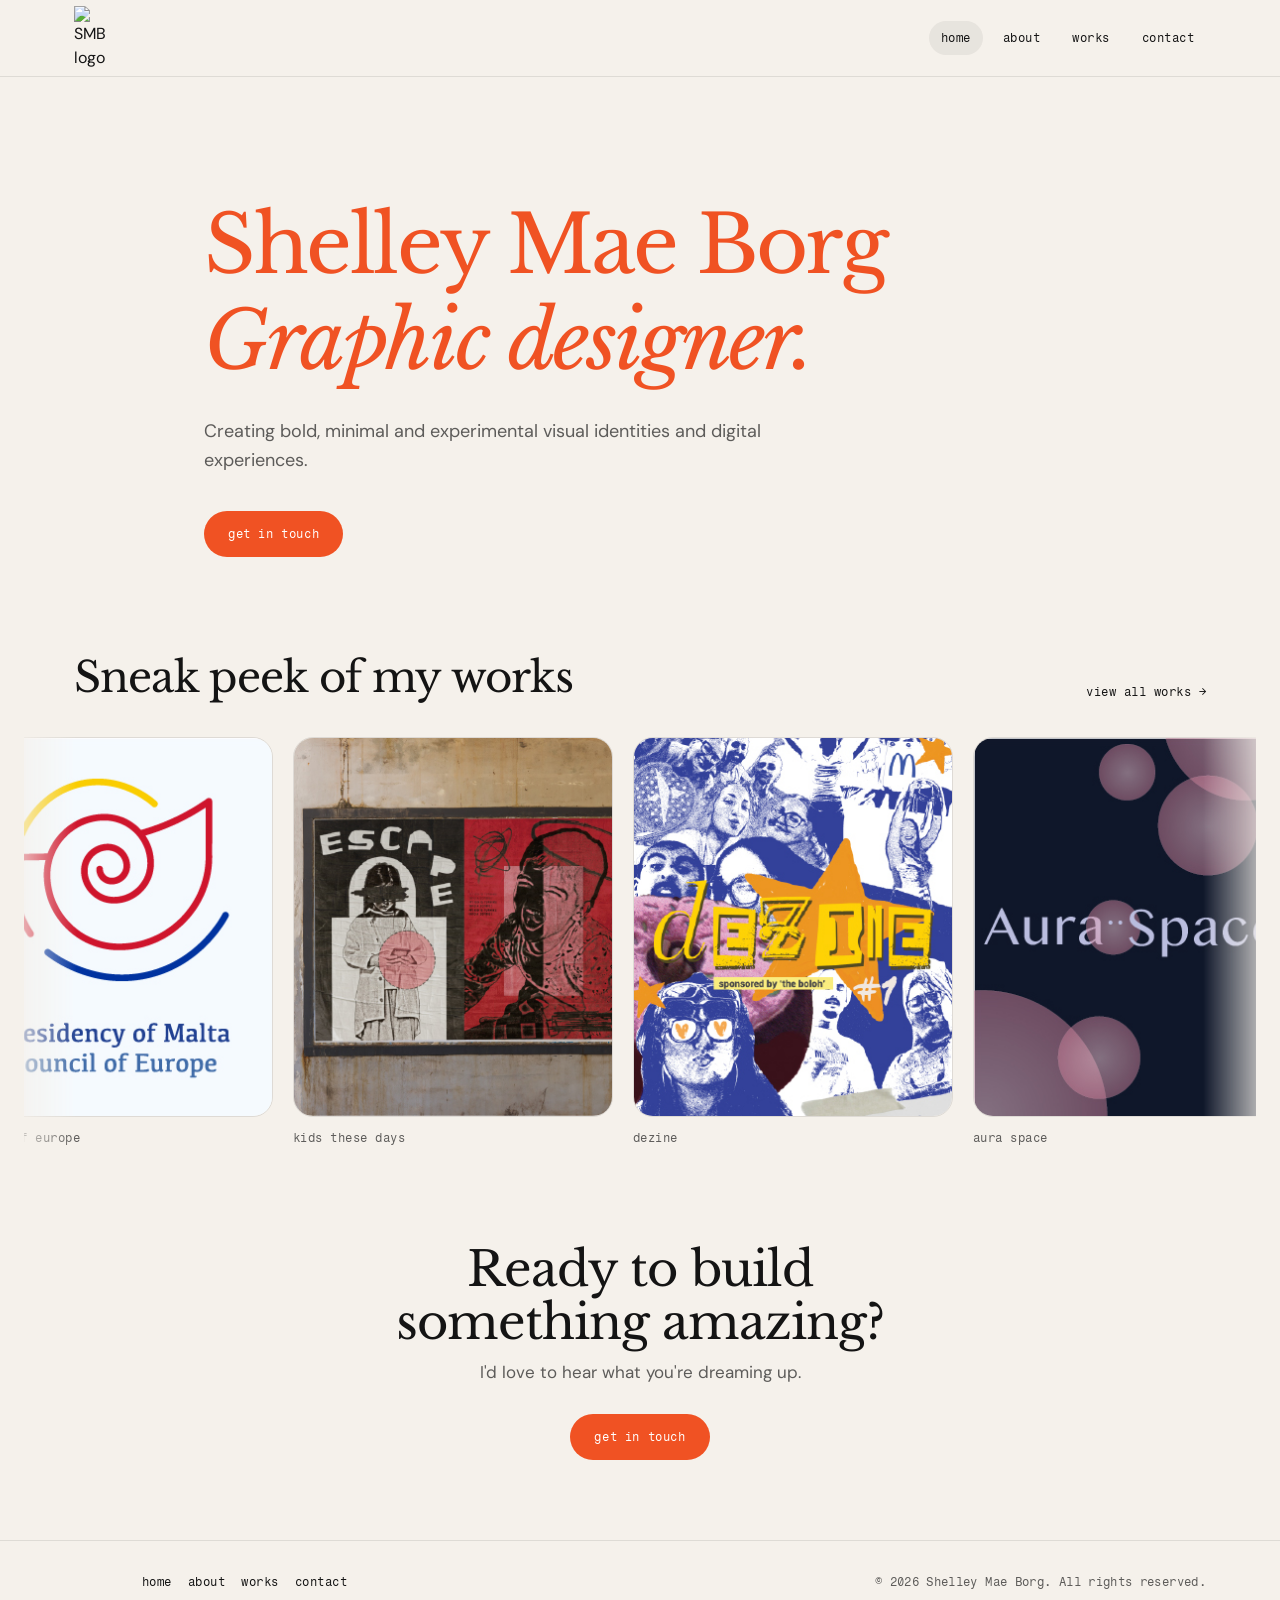
==== commit e223d6cf: "Update portfolio pages and enhance image handling - Removed favicon link from 'about.html', 'index.h" ====
--- a/index.html
+++ b/index.html
@@ -4,7 +4,6 @@
     <meta charset="UTF-8" />
     <meta name="viewport" content="width=device-width, initial-scale=1.0" />
     <title>Shelley Mae Borg — Graphic Designer</title>
-    <link rel="icon" type="image/x-icon" href="/images/logo.png" />
     <link rel="preconnect" href="https://fonts.googleapis.com" />
     <link rel="preconnect" href="https://fonts.gstatic.com" crossorigin />
     <link
@@ -56,7 +55,7 @@
               <span class="heroTitleLine heroTitleAccent">Graphic designer.</span>
             </h1>
             <p class="heroLead">
-              Based in Malta, creating bold, minimal and experimental visual identities and
+              Creating bold, minimal and experimental visual identities and
               digital experiences.
             </p>
             <a class="btnPrimary" href="./contact.html">Get in touch</a>
@@ -76,45 +75,45 @@
             <div class="galleryTrack galleryTrackAuto">
               <div class="galleryTrackSet" role="list" aria-label="Project previews">
               <article class="gallerySlide" role="listitem">
-                <div class="gallerySlideMedia thumbA" role="img" aria-label="Council of Europe preview"></div>
+                <div class="gallerySlideMedia"><img src="./images/COE-1.jpg" alt="Council of Europe preview" /></div>
                 <p class="gallerySlideCaption">Council of Europe</p>
               </article>
               <article class="gallerySlide" role="listitem">
-                <div class="gallerySlideMedia thumbB" role="img" aria-label="Gen Alpha preview"></div>
-                <p class="gallerySlideCaption">Gen Alpha!</p>
+                <div class="gallerySlideMedia"><img src="./images/Gen Alpha-1.jpg" alt="Gen Alpha preview" /></div>
+                <p class="gallerySlideCaption">Kids These Days</p>
               </article>
               <article class="gallerySlide" role="listitem">
-                <div class="gallerySlideMedia thumbC" role="img" aria-label="Dezine preview"></div>
+                <div class="gallerySlideMedia"><img src="./images/Dezine-1.jpg" alt="Dezine preview" /></div>
                 <p class="gallerySlideCaption">Dezine</p>
               </article>
               <article class="gallerySlide" role="listitem">
-                <div class="gallerySlideMedia thumbD" role="img" aria-label="Aura preview"></div>
-                <p class="gallerySlideCaption">Aura</p>
+                <div class="gallerySlideMedia"><img src="./images/Aura-Space-1.jpg" alt="Aura preview" /></div>
+                <p class="gallerySlideCaption">Aura Space</p>
               </article>
               <article class="gallerySlide" role="listitem">
-                <div class="gallerySlideMedia thumbE" role="img" aria-label="Eurovision preview"></div>
+                <div class="gallerySlideMedia"><img src="./images/Eurovision-1.jpg" alt="Eurovision preview" /></div>
                 <p class="gallerySlideCaption">Eurovision</p>
               </article>
               </div>
               <div class="galleryTrackSet" aria-hidden="true">
               <article class="gallerySlide" role="listitem" tabindex="-1">
-                <div class="gallerySlideMedia thumbA" role="img" aria-label="Council of Europe preview"></div>
+                <div class="gallerySlideMedia"><img src="./images/COE-1.jpg" alt="Council of Europe preview" /></div>
                 <p class="gallerySlideCaption">Council of Europe</p>
               </article>
               <article class="gallerySlide" role="listitem" tabindex="-1">
-                <div class="gallerySlideMedia thumbB" role="img" aria-label="Gen Alpha preview"></div>
+                <div class="gallerySlideMedia"><img src="./images/Gen Alpha-1.jpg" alt="Gen Alpha preview" /></div>
                 <p class="gallerySlideCaption">Gen Alpha!</p>
               </article>
               <article class="gallerySlide" role="listitem" tabindex="-1">
-                <div class="gallerySlideMedia thumbC" role="img" aria-label="Dezine preview"></div>
+                <div class="gallerySlideMedia"><img src="./images/Dezine-1.jpg" alt="Dezine preview" /></div>
                 <p class="gallerySlideCaption">Dezine</p>
               </article>
               <article class="gallerySlide" role="listitem" tabindex="-1">
-                <div class="gallerySlideMedia thumbD" role="img" aria-label="Aura preview"></div>
+                <div class="gallerySlideMedia"><img src="./images/Aura-Space-1.jpg" alt="Aura preview" /></div>
                 <p class="gallerySlideCaption">Aura</p>
               </article>
               <article class="gallerySlide" role="listitem" tabindex="-1">
-                <div class="gallerySlideMedia thumbE" role="img" aria-label="Eurovision preview"></div>
+                <div class="gallerySlideMedia"><img src="./images/Eurovision-1.jpg" alt="Eurovision preview" /></div>
                 <p class="gallerySlideCaption">Eurovision</p>
               </article>
               </div>
--- a/style.css
+++ b/style.css
@@ -8,7 +8,7 @@
   --white: #ffffff;
   --surface: #ffffff;
   --border: rgba(20, 20, 20, 0.1);
-  --radius-sm: 12px;
+  --radius-sm: 12px; 
   --radius-md: 20px;
   --radius-lg: 28px;
 
@@ -345,7 +345,7 @@
   gap: 8px;
   padding: 14px 24px;
   border-radius: 999px;
-  background: var(--ink);
+  background: var(--orange);
   color: var(--white);
   font-family: var(--font-mono);
   font-size: 12px;
@@ -355,7 +355,8 @@
 }
 
 .btnPrimary:hover {
-  background: #2a2a2a;
+  background: var(--orange);
+  color: var(--white);
   transform: translateY(-1px);
 }
 
@@ -365,12 +366,13 @@
 }
 
 .btnPrimaryLight {
+  background: var(--orange);
+  color: var(--white);
+}
+
+.btnPrimaryLight:hover {
   background: var(--white);
-  color: var(--ink);
-}
-
-.btnPrimaryLight:hover {
-  background: #f0ebe4;
+  color: var(--orange);
 }
 
 /* Hero */
@@ -393,7 +395,10 @@
   font-weight: 400;
   line-height: 1.20;
   letter-spacing: -0.03em;
-}
+  color: #f05223;
+}
+
+.btnPrimary
 
 .heroTitleLine {
   display: block;
@@ -405,7 +410,7 @@
 
 .heroTitleAccent {
   font-style: italic;
-  color: var(--ink-muted);
+  color: inherit;
 }
 
 .heroLead {
@@ -509,6 +514,13 @@
   border-radius: var(--radius-md);
   border: 1px solid var(--border);
   overflow: hidden;
+}
+
+.gallerySlideMedia img {
+  display: block;
+  width: 100%;
+  height: 100%;
+  object-fit: cover;
 }
 
 .gallerySlideCaption {
@@ -626,7 +638,8 @@
   padding: 8px 14px;
   border-radius: 999px;
   border: 1px solid var(--border);
-  background: var(--surface);
+  background: var(--orange);
+  color: var(--white);
   font-family: var(--font-mono);
   font-size: 11px;
   letter-spacing: 0.04em;
@@ -813,28 +826,34 @@
 }
 
 .thumbA {
-  background: radial-gradient(circle at 20% 30%, rgba(240, 82, 35, 0.25), transparent 55%),
-    linear-gradient(135deg, rgba(43, 43, 43, 0.06), rgba(43, 43, 43, 0));
+  background-image: url("./images/COE-1.jpg");
+  background-size: cover;
+  background-position: center;
 }
 .thumbB {
-  background: radial-gradient(circle at 60% 40%, rgba(132, 187, 230, 0.35), transparent 55%),
-    linear-gradient(135deg, rgba(43, 43, 43, 0.06), rgba(43, 43, 43, 0));
+  background-image: url("./images/Gen Alpha-1.jpg");
+  background-size: cover;
+  background-position: center;
 }
 .thumbC {
-  background: radial-gradient(circle at 30% 60%, rgba(251, 247, 190, 1), rgba(251, 247, 190, 0) 60%),
-    linear-gradient(135deg, rgba(43, 43, 43, 0.06), rgba(43, 43, 43, 0));
+  background-image: url("./images/Dezine-1.jpg");
+  background-size: cover;
+  background-position: center;
 }
 .thumbD {
-  background: radial-gradient(circle at 80% 40%, rgba(240, 82, 35, 0.18), transparent 55%),
-    linear-gradient(135deg, rgba(43, 43, 43, 0.06), rgba(43, 43, 43, 0));
+  background-image: url("./images/Aura-Space-1.jpg");
+  background-size: cover;
+  background-position: center;
 }
 .thumbE {
-  background: radial-gradient(circle at 40% 30%, rgba(132, 187, 230, 0.25), transparent 55%),
-    linear-gradient(135deg, rgba(43, 43, 43, 0.06), rgba(43, 43, 43, 0));
+  background-image: url("./images/Eurovision-1.jpg");
+  background-size: cover;
+  background-position: center;
 }
 .thumbF {
-  background: radial-gradient(circle at 50% 60%, rgba(240, 82, 35, 0.22), transparent 55%),
-    linear-gradient(135deg, rgba(43, 43, 43, 0.06), rgba(43, 43, 43, 0));
+  background-image: url("./images/Nostalgija-1.jpg");
+  background-size: cover;
+  background-position: center;
 }
 
 .workTitle {
@@ -1676,6 +1695,179 @@
   border: 0;
 }
 
+.workDetailHero--image {
+  padding: 0;
+  background: var(--cream);
+  overflow: hidden;
+}
+
+.workDetailHero--image img {
+  display: block;
+  width: 100%;
+  height: 100%;
+  object-fit: contain;
+}
+
+.workDetailHero--flipbook {
+  display: flex;
+  flex-direction: column;
+  align-items: center;
+  justify-content: center;
+  padding: 16px;
+  background: var(--cream);
+  overflow: hidden;
+}
+
+.workPdfFlipbook {
+  display: flex;
+  flex-direction: column;
+  align-items: center;
+  width: 100%;
+  height: 100%;
+  gap: 10px;
+}
+
+.workPdfFlipbookHint {
+  margin: 0;
+  font-family: var(--font-mono);
+  font-size: 11px;
+  letter-spacing: 0.04em;
+  text-transform: lowercase;
+  color: var(--ink-muted);
+}
+
+.workPdfFlipbookBook {
+  flex: 1 1 auto;
+  width: min(100%, 720px);
+  min-height: 0;
+}
+
+.workPdfFlipbookLoading,
+.workPdfFlipbookError {
+  margin: 0;
+  padding: 24px;
+  text-align: center;
+  font-size: 14px;
+  color: var(--ink-muted);
+}
+
+.workPdfFlipbookLink {
+  display: inline-block;
+  margin-top: 12px;
+  font-family: var(--font-mono);
+  font-size: 12px;
+  color: var(--orange);
+}
+
+.workDetailHero--carousel {
+  position: relative;
+  padding: 0;
+  background: var(--cream);
+  overflow: hidden;
+}
+
+.workDetailCarousel {
+  position: relative;
+  width: 100%;
+  height: 100%;
+}
+
+.workDetailCarouselViewport {
+  width: 100%;
+  height: 100%;
+  overflow: hidden;
+}
+
+.workDetailCarouselTrack {
+  display: flex;
+  height: 100%;
+  transition: transform 320ms ease;
+}
+
+.workDetailCarouselSlide {
+  flex: 0 0 100%;
+  height: 100%;
+}
+
+.workDetailCarouselSlide img,
+.workDetailCarouselSlide video {
+  display: block;
+  width: 100%;
+  height: 100%;
+  object-fit: contain;
+}
+
+.workDetailCarouselSlide video {
+  background: #141414;
+}
+
+.workDetailHero--image video {
+  display: block;
+  width: 100%;
+  height: 100%;
+  object-fit: contain;
+  background: #141414;
+}
+
+.workDetailCarouselBtn {
+  position: absolute;
+  top: 50%;
+  z-index: 2;
+  transform: translateY(-50%);
+  width: 40px;
+  height: 40px;
+  border: 1px solid var(--border);
+  border-radius: 50%;
+  background: rgba(255, 255, 255, 0.92);
+  color: var(--ink);
+  font-size: 22px;
+  line-height: 1;
+  cursor: pointer;
+  transition: background 150ms ease, border-color 150ms ease;
+}
+
+.workDetailCarouselBtn:hover {
+  background: var(--white);
+  border-color: var(--ink-muted);
+}
+
+.workDetailCarouselBtn--prev {
+  left: 14px;
+}
+
+.workDetailCarouselBtn--next {
+  right: 14px;
+}
+
+.workDetailCarouselDots {
+  position: absolute;
+  left: 50%;
+  bottom: 14px;
+  z-index: 2;
+  display: flex;
+  gap: 8px;
+  transform: translateX(-50%);
+}
+
+.workDetailCarouselDot {
+  width: 8px;
+  height: 8px;
+  padding: 0;
+  border: 0;
+  border-radius: 50%;
+  background: rgba(43, 43, 43, 0.25);
+  cursor: pointer;
+}
+
+.workDetailCarouselDot.isActive {
+  background: var(--orange);
+}
+
+.caseCardMedia {
+  background-size: cover;
+  background-position: center;
+}
+
 .workDetailBody {
   flex: 1 1 auto;
   padding: clamp(28px, 4vw, 40px) clamp(28px, 4vw, 44px) clamp(32px, 4vw, 48px);
